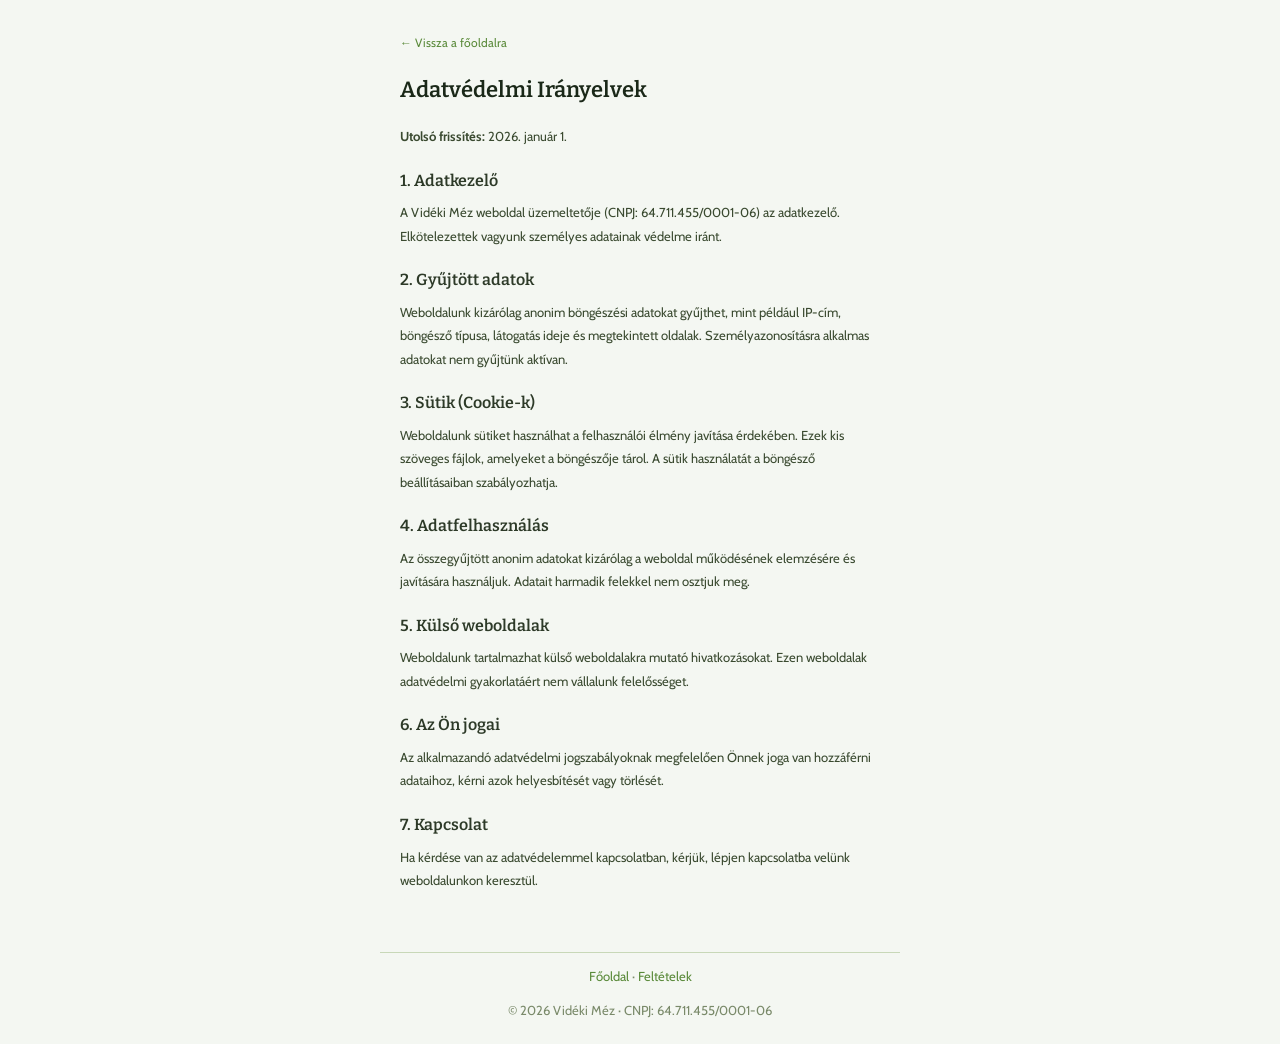
==== pre/privacy.html @ 265e51a3 "Add files via upload" ====
<!DOCTYPE html>
<html lang="hu">
<head>
<meta charset="UTF-8">
<meta name="viewport" content="width=device-width, initial-scale=1.0">
<title>Adatvédelmi Irányelvek — Vidéki Méz</title>
<link rel="preconnect" href="https://fonts.googleapis.com">
<link rel="preconnect" href="https://fonts.gstatic.com" crossorigin>
<link href="https://fonts.googleapis.com/css2?family=Bitter:wght@400;600&family=Cabin:wght@300;400&display=swap" rel="stylesheet">
<style>
*{margin:0;padding:0;box-sizing:border-box}
body{font-family:'Cabin',sans-serif;background:#f4f7f2;color:#3a4a30;line-height:1.8;font-size:14px;-webkit-font-smoothing:antialiased}
.w{max-width:520px;margin:0 auto;padding:30px 20px 50px}
h1{font-family:'Bitter',serif;font-size:22px;color:#1a2818;margin-bottom:16px;font-weight:600}
h2{font-family:'Bitter',serif;font-size:16px;color:#2d3a28;margin:18px 0 6px;font-weight:600}
p{margin-bottom:10px;font-weight:300;font-size:13px}
a{color:#5a8a3a;text-decoration:none}a:hover{text-decoration:underline}
.back{display:inline-block;margin-bottom:16px;font-size:12px;color:#5a8a3a}
footer{max-width:520px;margin:0 auto;padding:12px 20px;text-align:center;font-size:7.5px;color:#7a8a6a;border-top:1px solid #c8d8b8}
</style>
</head>
<body>
<div class="w">
<a href="index.html" class="back">← Vissza a főoldalra</a>
<h1>Adatvédelmi Irányelvek</h1>
<p><strong>Utolsó frissítés:</strong> 2026. január 1.</p>

<h2>1. Adatkezelő</h2>
<p>A Vidéki Méz weboldal üzemeltetője (CNPJ: 64.711.455/0001-06) az adatkezelő. Elkötelezettek vagyunk személyes adatainak védelme iránt.</p>

<h2>2. Gyűjtött adatok</h2>
<p>Weboldalunk kizárólag anonim böngészési adatokat gyűjthet, mint például IP-cím, böngésző típusa, látogatás ideje és megtekintett oldalak. Személyazonosításra alkalmas adatokat nem gyűjtünk aktívan.</p>

<h2>3. Sütik (Cookie-k)</h2>
<p>Weboldalunk sütiket használhat a felhasználói élmény javítása érdekében. Ezek kis szöveges fájlok, amelyeket a böngészője tárol. A sütik használatát a böngésző beállításaiban szabályozhatja.</p>

<h2>4. Adatfelhasználás</h2>
<p>Az összegyűjtött anonim adatokat kizárólag a weboldal működésének elemzésére és javítására használjuk. Adatait harmadik felekkel nem osztjuk meg.</p>

<h2>5. Külső weboldalak</h2>
<p>Weboldalunk tartalmazhat külső weboldalakra mutató hivatkozásokat. Ezen weboldalak adatvédelmi gyakorlatáért nem vállalunk felelősséget.</p>

<h2>6. Az Ön jogai</h2>
<p>Az alkalmazandó adatvédelmi jogszabályoknak megfelelően Önnek joga van hozzáférni adataihoz, kérni azok helyesbítését vagy törlését.</p>

<h2>7. Kapcsolat</h2>
<p>Ha kérdése van az adatvédelemmel kapcsolatban, kérjük, lépjen kapcsolatba velünk weboldalunkon keresztül.</p>
</div>
<footer>
<p><a href="index.html">Főoldal</a> · <a href="terms.html">Feltételek</a></p>
<p style="margin-top:2px">© 2026 Vidéki Méz · CNPJ: 64.711.455/0001-06</p>
</footer>
</body>
</html>
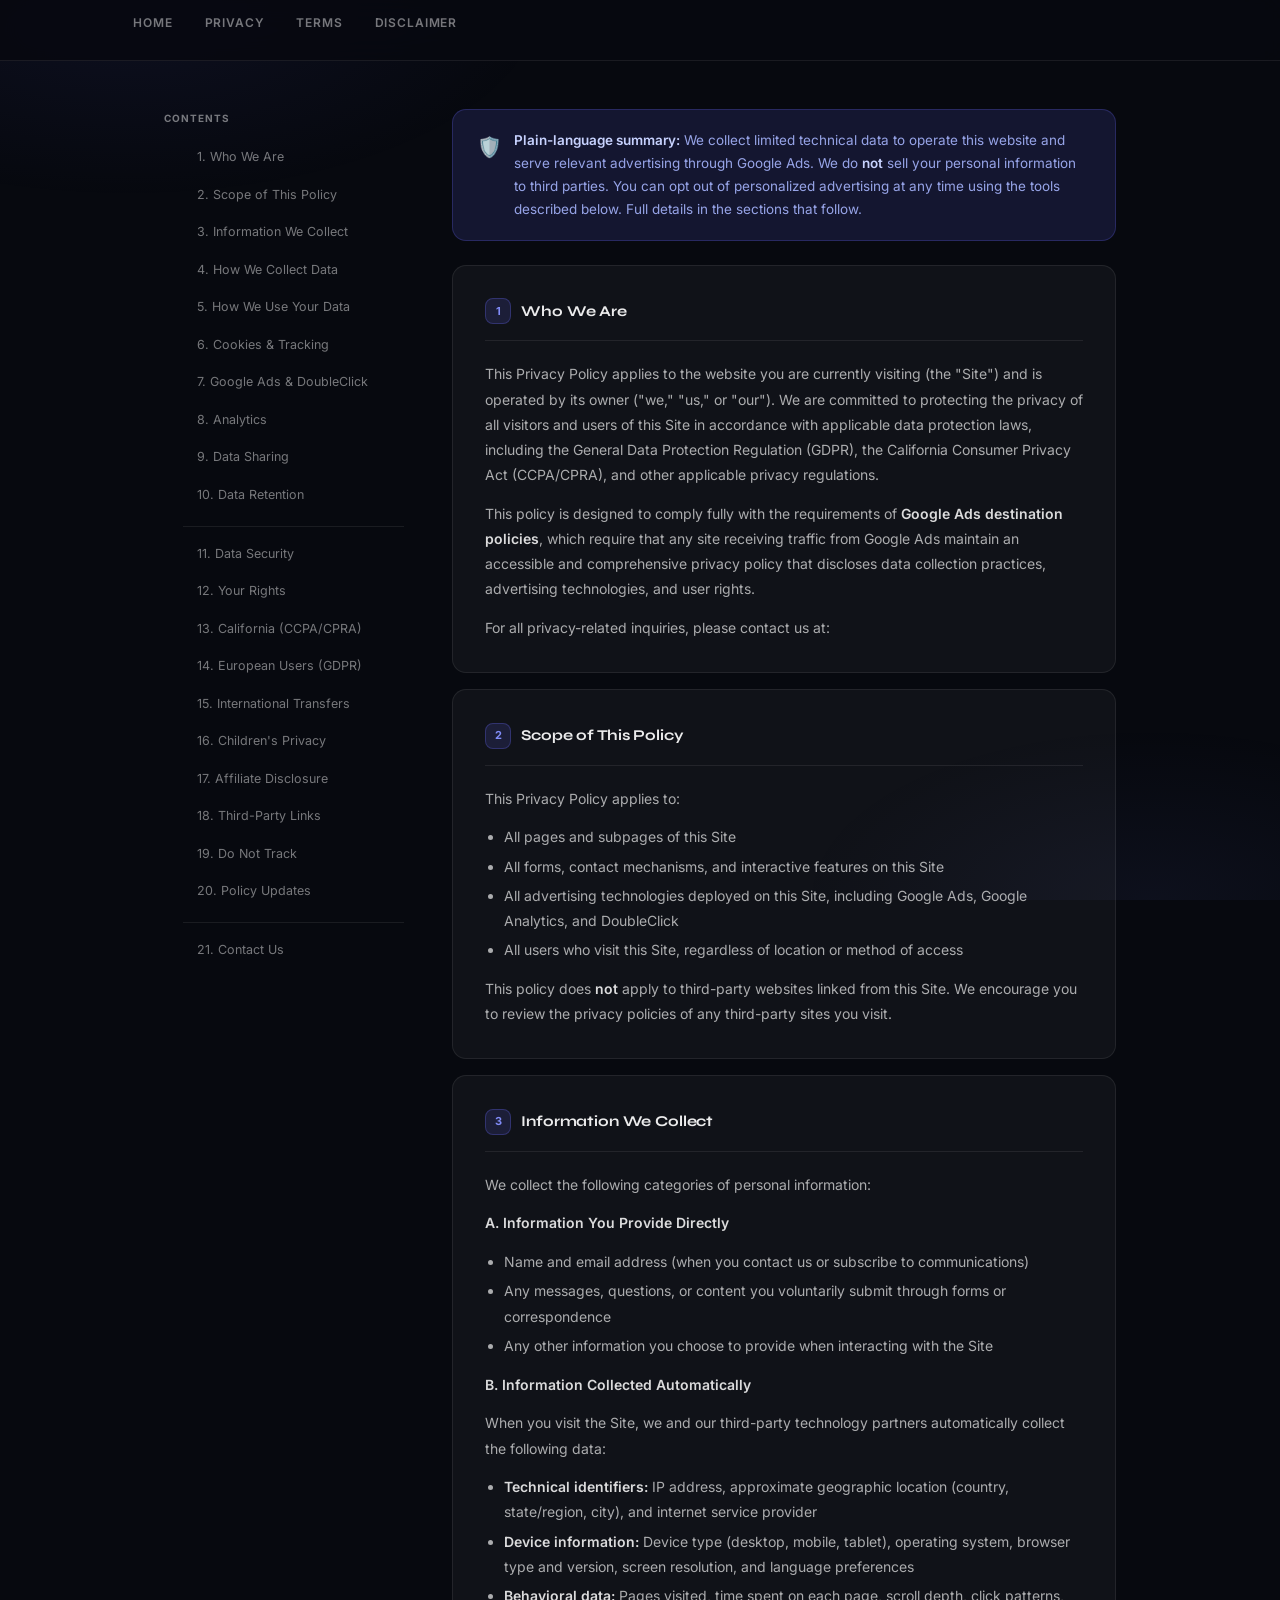
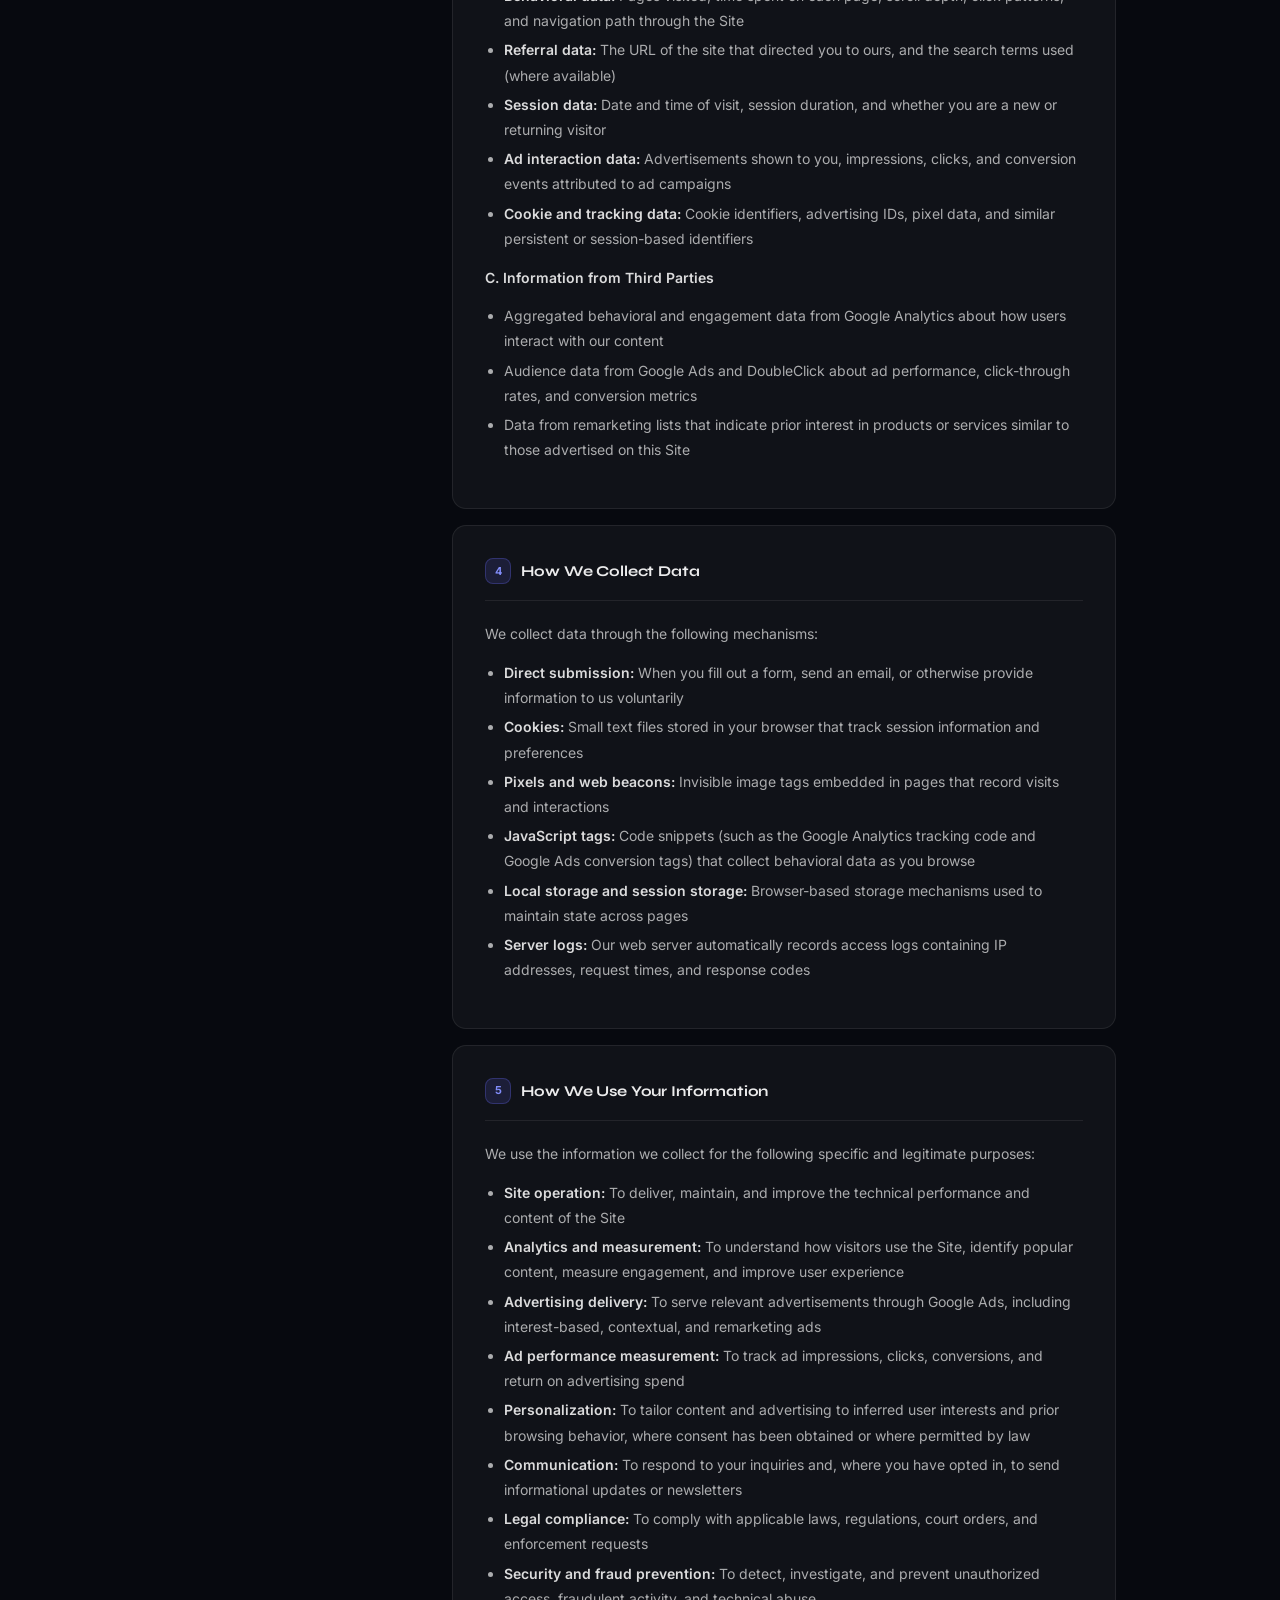
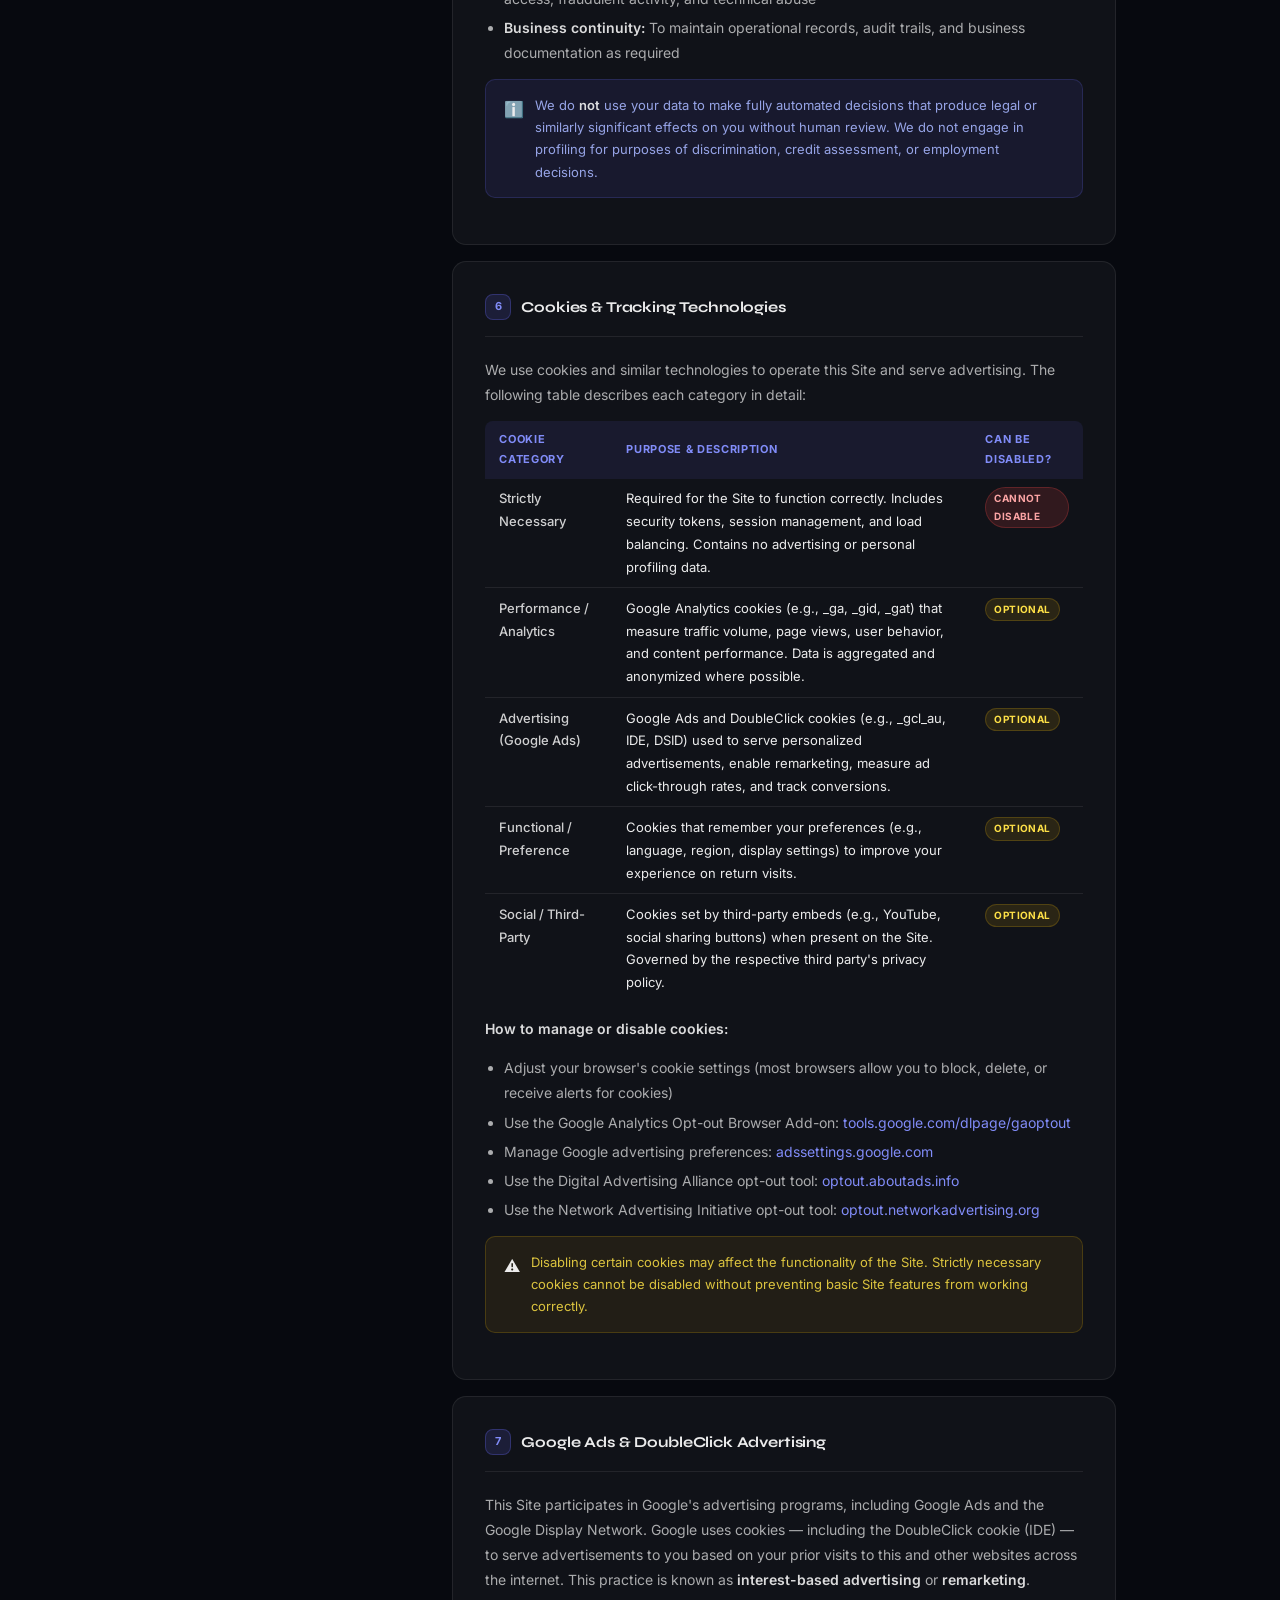
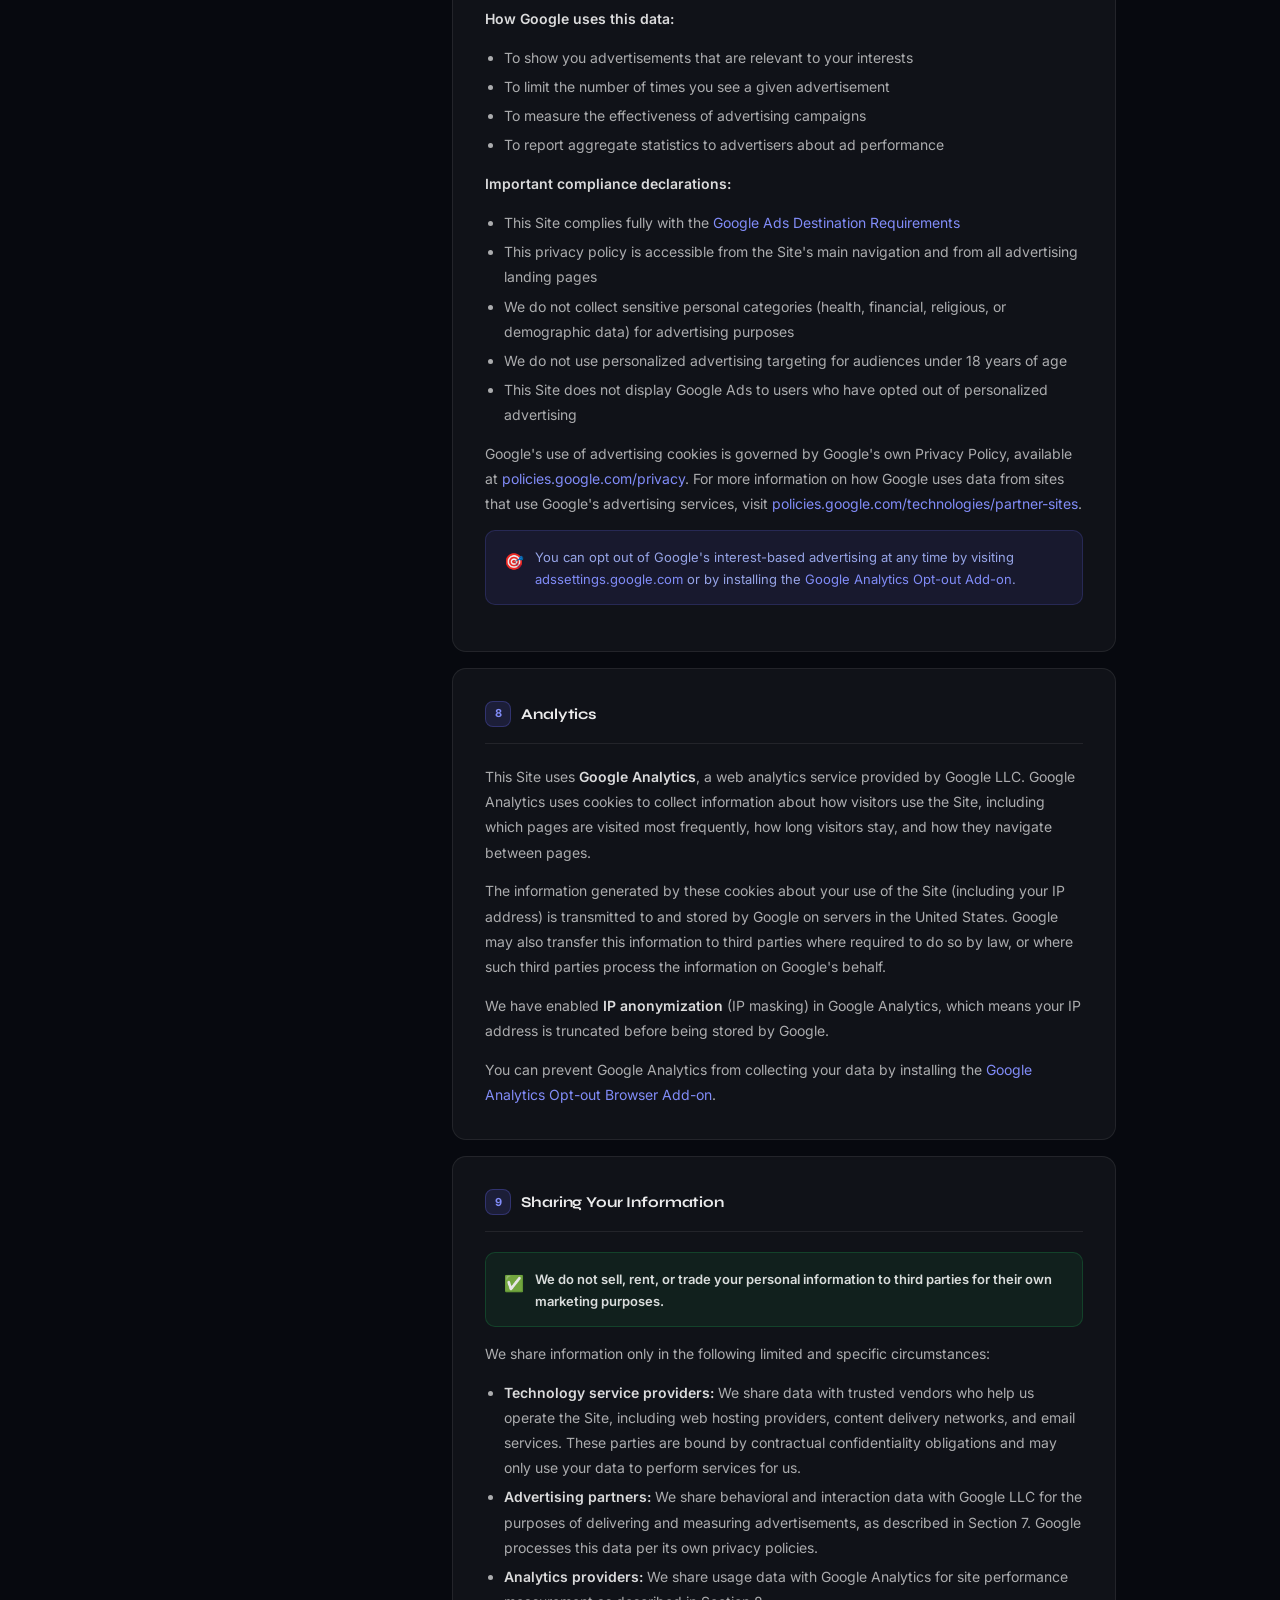
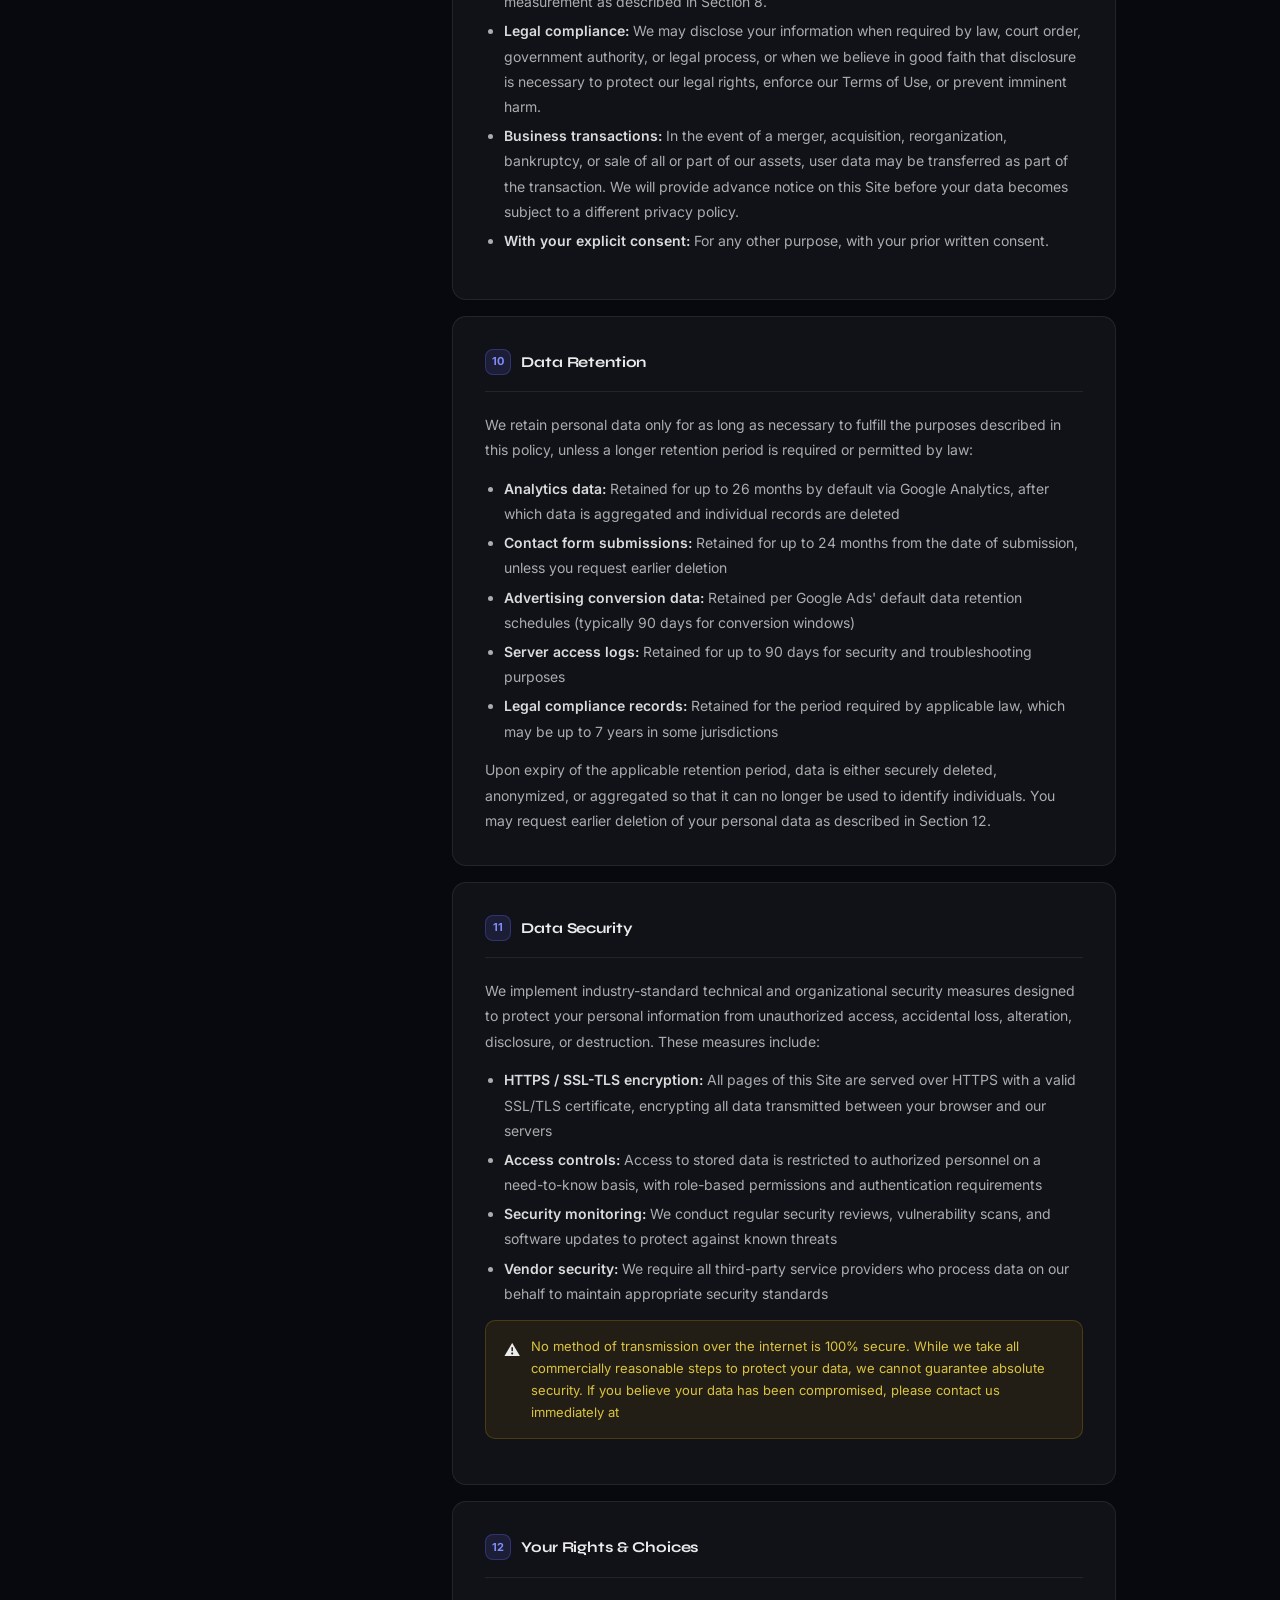
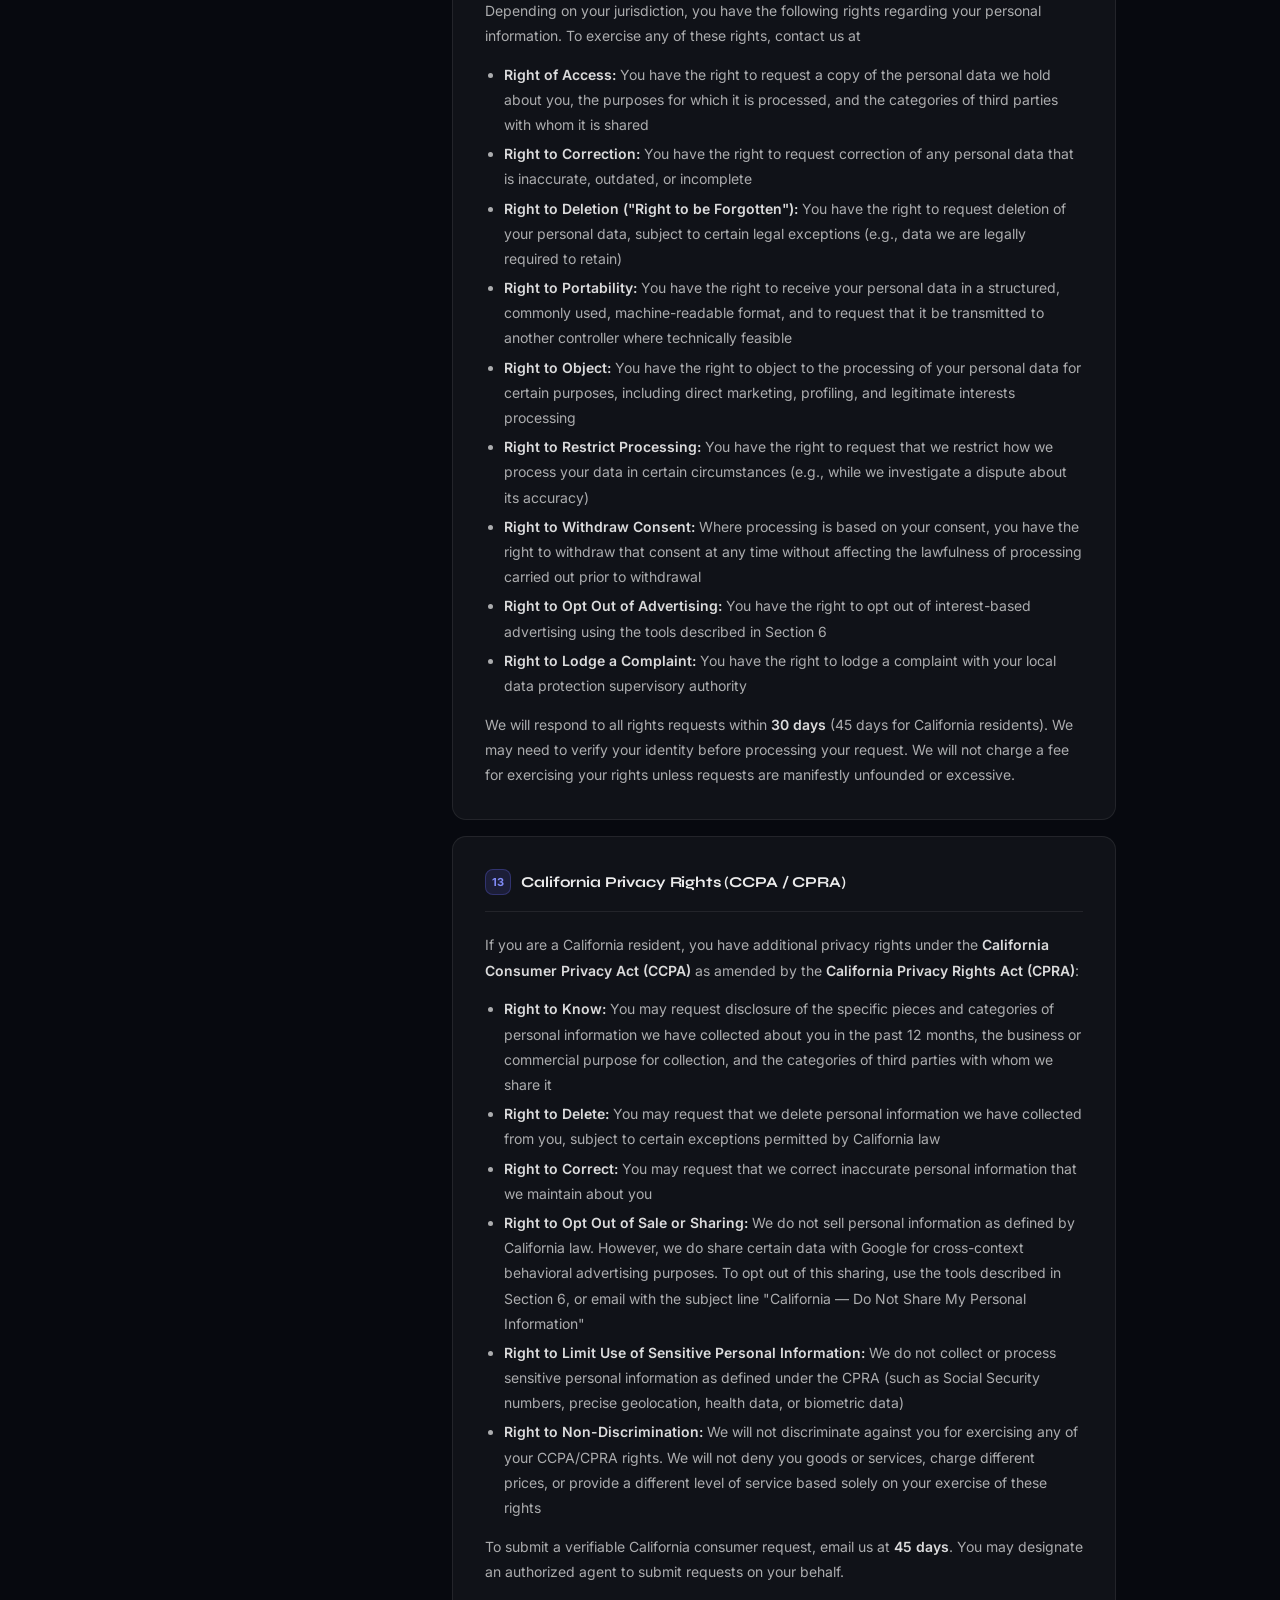
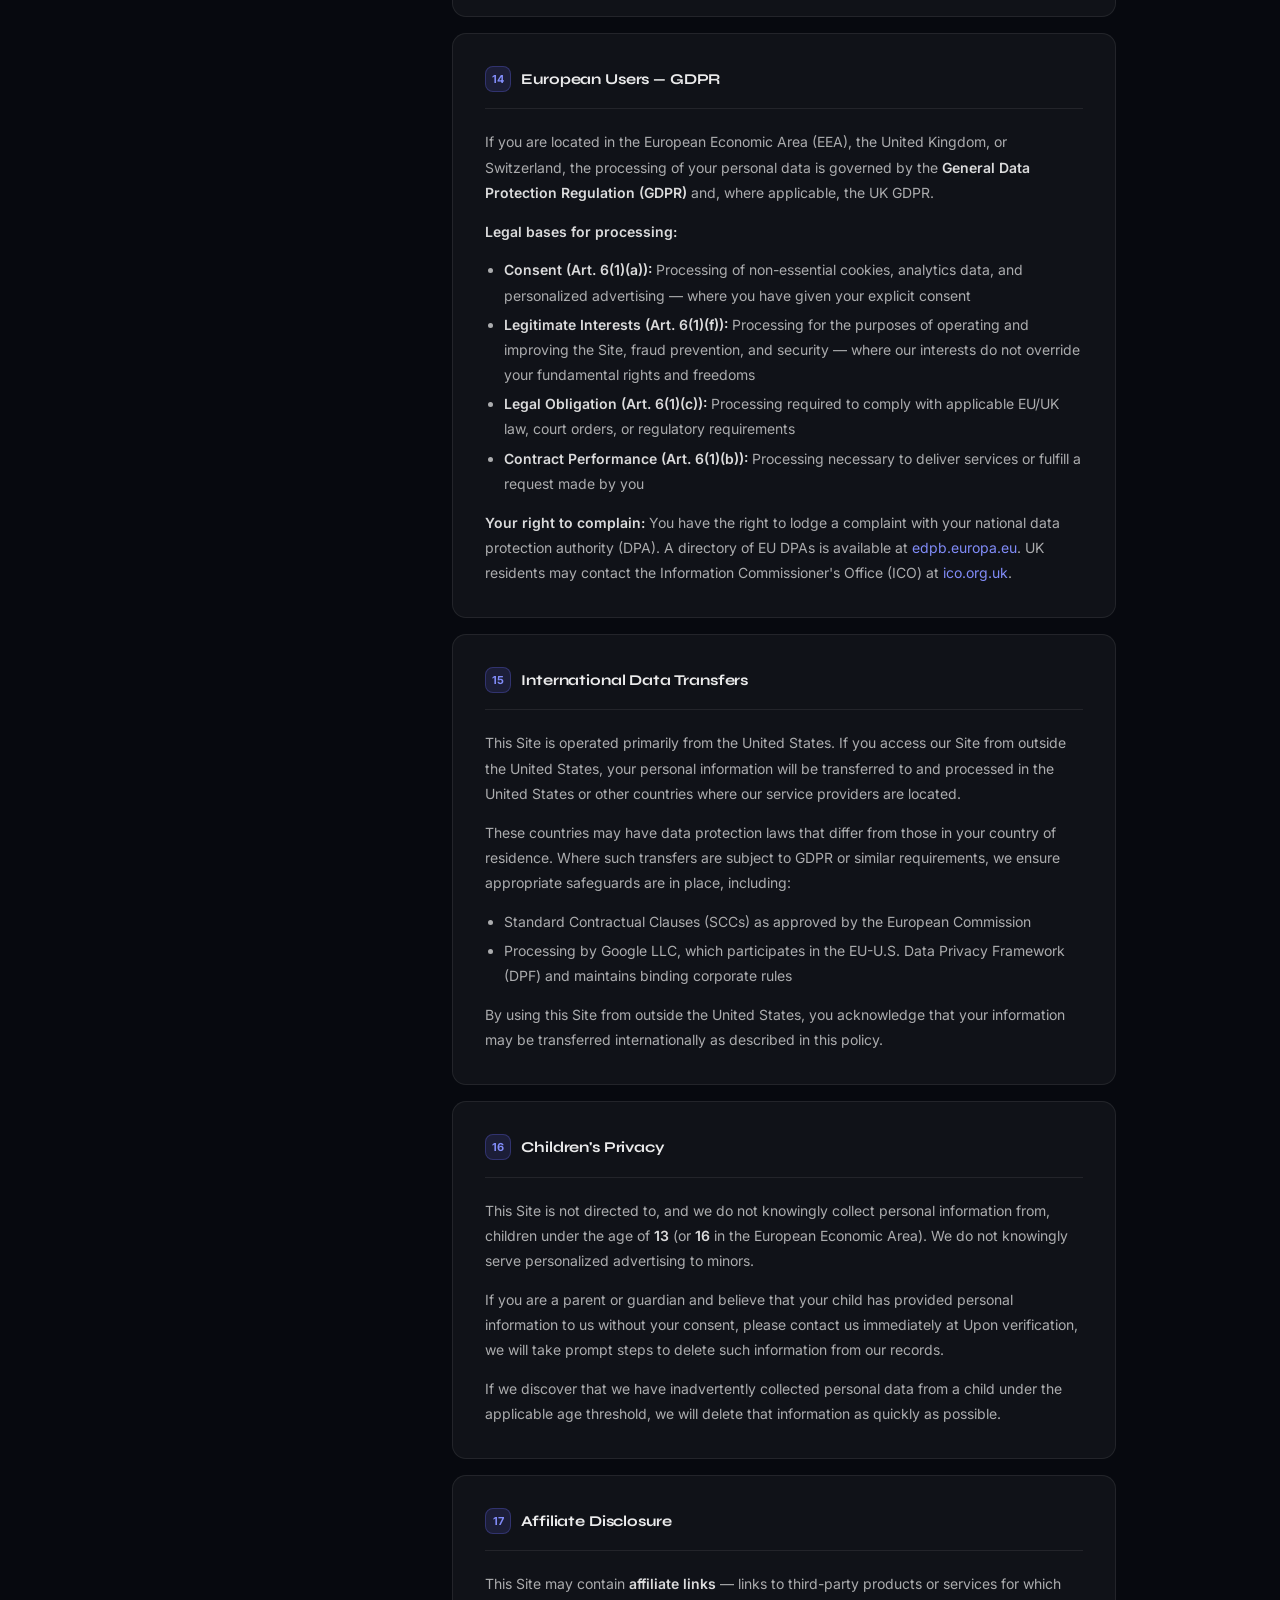
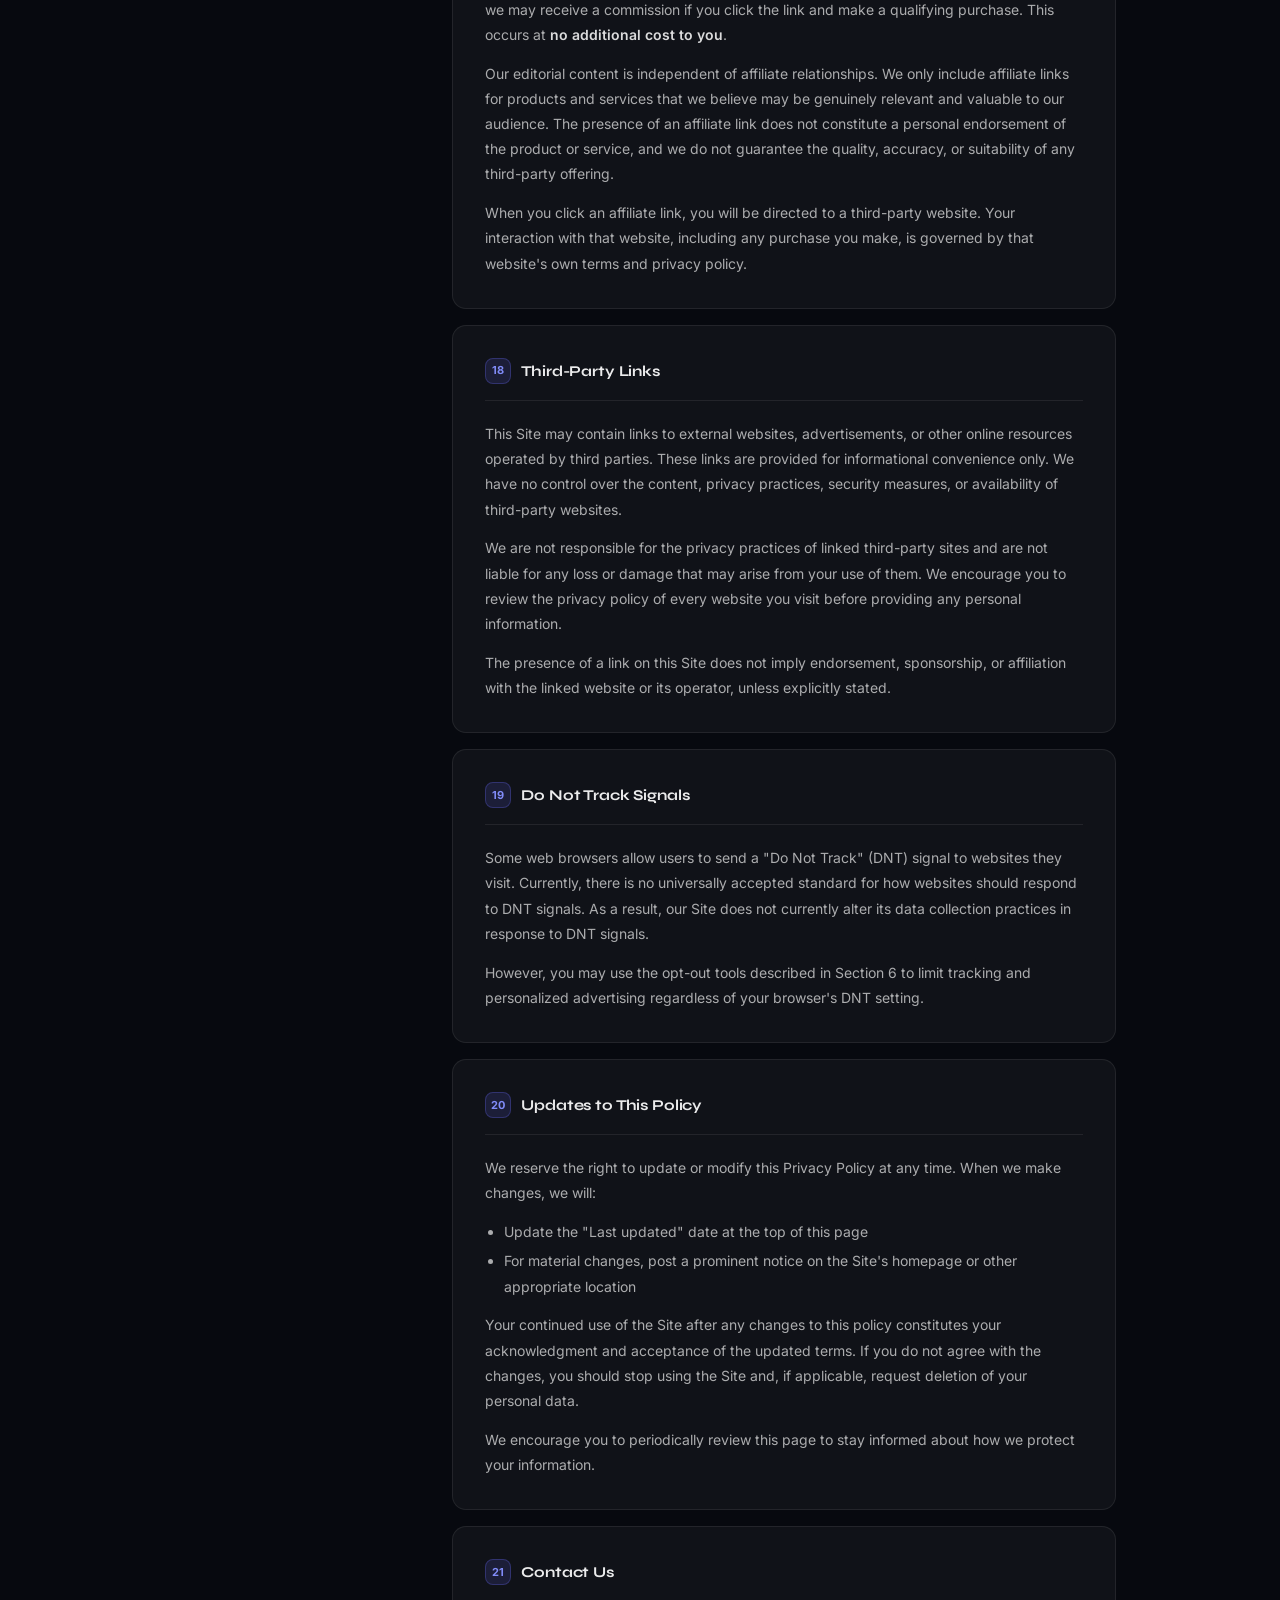
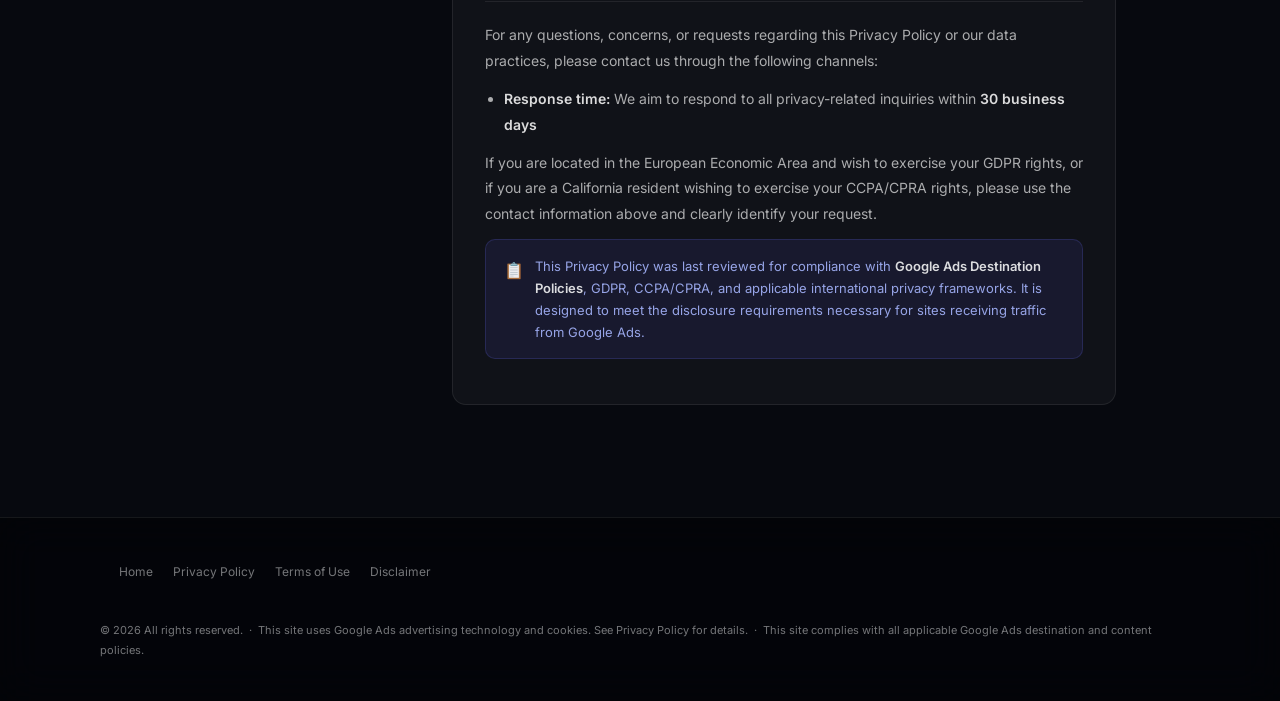
==== commit 102e7432: "Add files via upload" ====
--- a/pre/privacy.html
+++ b/pre/privacy.html
@@ -1,54 +1,1612 @@
-<!DOCTYPE html>
-<html lang="hu">
-<head>
-<meta charset="UTF-8">
-<meta name="viewport" content="width=device-width, initial-scale=1.0">
-<title>Adatvédelmi Irányelvek — Vidéki Méz</title>
-<link rel="preconnect" href="https://fonts.googleapis.com">
-<link rel="preconnect" href="https://fonts.gstatic.com" crossorigin>
-<link href="https://fonts.googleapis.com/css2?family=Bitter:wght@400;600&family=Cabin:wght@300;400&display=swap" rel="stylesheet">
-<style>
-*{margin:0;padding:0;box-sizing:border-box}
-body{font-family:'Cabin',sans-serif;background:#f4f7f2;color:#3a4a30;line-height:1.8;font-size:14px;-webkit-font-smoothing:antialiased}
-.w{max-width:520px;margin:0 auto;padding:30px 20px 50px}
-h1{font-family:'Bitter',serif;font-size:22px;color:#1a2818;margin-bottom:16px;font-weight:600}
-h2{font-family:'Bitter',serif;font-size:16px;color:#2d3a28;margin:18px 0 6px;font-weight:600}
-p{margin-bottom:10px;font-weight:300;font-size:13px}
-a{color:#5a8a3a;text-decoration:none}a:hover{text-decoration:underline}
-.back{display:inline-block;margin-bottom:16px;font-size:12px;color:#5a8a3a}
-footer{max-width:520px;margin:0 auto;padding:12px 20px;text-align:center;font-size:7.5px;color:#7a8a6a;border-top:1px solid #c8d8b8}
-</style>
-</head>
-<body>
-<div class="w">
-<a href="index.html" class="back">← Vissza a főoldalra</a>
-<h1>Adatvédelmi Irányelvek</h1>
-<p><strong>Utolsó frissítés:</strong> 2026. január 1.</p>
-
-<h2>1. Adatkezelő</h2>
-<p>A Vidéki Méz weboldal üzemeltetője (CNPJ: 64.711.455/0001-06) az adatkezelő. Elkötelezettek vagyunk személyes adatainak védelme iránt.</p>
-
-<h2>2. Gyűjtött adatok</h2>
-<p>Weboldalunk kizárólag anonim böngészési adatokat gyűjthet, mint például IP-cím, böngésző típusa, látogatás ideje és megtekintett oldalak. Személyazonosításra alkalmas adatokat nem gyűjtünk aktívan.</p>
-
-<h2>3. Sütik (Cookie-k)</h2>
-<p>Weboldalunk sütiket használhat a felhasználói élmény javítása érdekében. Ezek kis szöveges fájlok, amelyeket a böngészője tárol. A sütik használatát a böngésző beállításaiban szabályozhatja.</p>
-
-<h2>4. Adatfelhasználás</h2>
-<p>Az összegyűjtött anonim adatokat kizárólag a weboldal működésének elemzésére és javítására használjuk. Adatait harmadik felekkel nem osztjuk meg.</p>
-
-<h2>5. Külső weboldalak</h2>
-<p>Weboldalunk tartalmazhat külső weboldalakra mutató hivatkozásokat. Ezen weboldalak adatvédelmi gyakorlatáért nem vállalunk felelősséget.</p>
-
-<h2>6. Az Ön jogai</h2>
-<p>Az alkalmazandó adatvédelmi jogszabályoknak megfelelően Önnek joga van hozzáférni adataihoz, kérni azok helyesbítését vagy törlését.</p>
-
-<h2>7. Kapcsolat</h2>
-<p>Ha kérdése van az adatvédelemmel kapcsolatban, kérjük, lépjen kapcsolatba velünk weboldalunkon keresztül.</p>
-</div>
-<footer>
-<p><a href="index.html">Főoldal</a> · <a href="terms.html">Feltételek</a></p>
-<p style="margin-top:2px">© 2026 Vidéki Méz · CNPJ: 64.711.455/0001-06</p>
-</footer>
-</body>
-</html>
+<!doctype html>
+<html lang="en">
+  <head>
+    <meta charset="UTF-8" />
+    <meta name="viewport" content="width=device-width,initial-scale=1.0" />
+    <meta name="robots" content="index, follow" />
+    <meta
+      name="description"
+      content="Privacy Policy — Learn how we collect, use, and protect your personal information in compliance with GDPR, CCPA, and Google Ads policies."
+    />
+    <title>Privacy Policy</title>
+    <link rel="preconnect" href="https://fonts.googleapis.com" />
+    <link rel="preconnect" href="https://fonts.gstatic.com" crossorigin />
+    <link
+      href="https://fonts.googleapis.com/css2?family=Syne:wght@400;600;700;800&family=Inter:wght@300;400;500;600&display=swap"
+      rel="stylesheet"
+    />
+    <style>
+      *,
+      ::before,
+      ::after {
+        box-sizing: border-box;
+        margin: 0;
+        padding: 0;
+      }
+      :root {
+        --bg: #07090f;
+        --surface: rgba(255, 255, 255, 0.04);
+        --surface2: rgba(255, 255, 255, 0.07);
+        --border: rgba(255, 255, 255, 0.08);
+        --border2: rgba(255, 255, 255, 0.14);
+        --accent: #6366f1;
+        --accent2: #818cf8;
+        --accent-glow: rgba(99, 102, 241, 0.15);
+        --text: rgba(255, 255, 255, 0.92);
+        --muted: rgba(255, 255, 255, 0.45);
+        --dim: rgba(255, 255, 255, 0.15);
+        --blur: blur(20px) saturate(160%);
+        --r: 14px;
+      }
+      html {
+        scroll-behavior: smooth;
+      }
+      body {
+        font-family: "Inter", sans-serif;
+        background: var(--bg);
+        color: var(--text);
+        font-size: 15px;
+        line-height: 1.75;
+        -webkit-font-smoothing: antialiased;
+        min-height: 100vh;
+      }
+      body::before {
+        content: "";
+        position: fixed;
+        inset: 0;
+        background:
+          radial-gradient(
+            ellipse 60% 40% at 10% 0%,
+            rgba(99, 102, 241, 0.08) 0%,
+            transparent 55%
+          ),
+          radial-gradient(
+            ellipse 50% 35% at 90% 100%,
+            rgba(129, 140, 248, 0.06) 0%,
+            transparent 55%
+          );
+        pointer-events: none;
+        z-index: 0;
+      }
+      #root {
+        position: relative;
+        z-index: 1;
+      }
+      a {
+        color: var(--accent2);
+        text-decoration: none;
+        transition: opacity 0.2s;
+      }
+      a:hover {
+        opacity: 0.75;
+        text-decoration: underline;
+      }
+      ::-webkit-scrollbar {
+        width: 5px;
+      }
+      ::-webkit-scrollbar-track {
+        background: transparent;
+      }
+      ::-webkit-scrollbar-thumb {
+        background: rgba(255, 255, 255, 0.1);
+        border-radius: 99px;
+      }
+
+      /* ── NAV ── */
+      header {
+        position: sticky;
+        top: 0;
+        z-index: 50;
+        background: rgba(7, 9, 15, 0.88);
+        backdrop-filter: var(--blur);
+        -webkit-backdrop-filter: var(--blur);
+        border-bottom: 1px solid var(--border);
+        padding: 0 5%;
+      }
+      .nav-inner {
+        max-width: 1080px;
+        margin: 0 auto;
+        height: 60px;
+        display: flex;
+        align-items: center;
+        justify-content: space-between;
+      }
+      .logo {
+        font-family: "Syne", sans-serif;
+        font-weight: 800;
+        font-size: 18px;
+        color: var(--text);
+        letter-spacing: -0.02em;
+      }
+      .logo em {
+        font-style: normal;
+        color: var(--accent2);
+      }
+      .nav-links {
+        display: flex;
+        gap: 4px;
+        list-style: none;
+      }
+      .nav-links a {
+        font-size: 12px;
+        font-weight: 600;
+        color: var(--muted);
+        text-transform: uppercase;
+        letter-spacing: 0.07em;
+        padding: 6px 14px;
+        border-radius: 8px;
+        transition: all 0.2s;
+        text-decoration: none;
+      }
+      .nav-links a:hover {
+        color: var(--accent2);
+        background: var(--accent-glow);
+      }
+
+      /* ── PAGE HEADER ── */
+      .page-header {
+        padding: 4rem 5% 3rem;
+        border-bottom: 1px solid var(--border);
+        background: linear-gradient(
+          180deg,
+          rgba(99, 102, 241, 0.05) 0%,
+          transparent 100%
+        );
+      }
+      .page-header-inner {
+        max-width: 1080px;
+        margin: 0 auto;
+      }
+      .eyebrow {
+        display: inline-flex;
+        align-items: center;
+        gap: 7px;
+        font-size: 11px;
+        font-weight: 700;
+        letter-spacing: 0.1em;
+        text-transform: uppercase;
+        color: var(--accent2);
+        background: var(--accent-glow);
+        border: 1px solid rgba(99, 102, 241, 0.25);
+        padding: 4px 14px;
+        border-radius: 99px;
+        margin-bottom: 1.2rem;
+      }
+      .eyebrow::before {
+        content: "";
+        width: 5px;
+        height: 5px;
+        border-radius: 50%;
+        background: var(--accent2);
+      }
+      .page-header h1 {
+        font-family: "Syne", sans-serif;
+        font-size: clamp(2rem, 5vw, 3rem);
+        font-weight: 800;
+        line-height: 1.1;
+        letter-spacing: -0.02em;
+        margin-bottom: 0.75rem;
+      }
+      .page-header .meta {
+        font-size: 13px;
+        color: var(--muted);
+      }
+      .page-header .meta strong {
+        color: var(--dim);
+      }
+
+      /* ── LAYOUT ── */
+      .layout {
+        max-width: 1080px;
+        margin: 0 auto;
+        padding: 3rem 5% 6rem;
+        display: grid;
+        grid-template-columns: 240px 1fr;
+        gap: 3rem;
+        align-items: start;
+      }
+
+      /* ── SIDEBAR TOC ── */
+      .toc {
+        position: sticky;
+        top: 76px;
+      }
+      .toc-label {
+        font-size: 10px;
+        font-weight: 700;
+        text-transform: uppercase;
+        letter-spacing: 0.1em;
+        color: var(--muted);
+        margin-bottom: 0.9rem;
+      }
+      .toc-list {
+        list-style: none;
+        display: flex;
+        flex-direction: column;
+        gap: 1px;
+      }
+      .toc-list a {
+        font-size: 12.5px;
+        color: var(--muted);
+        padding: 5px 12px;
+        border-radius: 8px;
+        display: block;
+        border-left: 2px solid transparent;
+        transition: all 0.15s;
+        text-decoration: none;
+      }
+      .toc-list a:hover {
+        color: var(--accent2);
+        background: var(--accent-glow);
+        border-left-color: var(--accent2);
+      }
+      .toc-divider {
+        height: 1px;
+        background: var(--border);
+        margin: 0.6rem 0;
+      }
+
+      /* ── CONTENT ── */
+      .sections {
+        display: flex;
+        flex-direction: column;
+        gap: 0;
+      }
+
+      /* Summary banner */
+      .summary-banner {
+        background: var(--accent-glow);
+        border: 1px solid rgba(99, 102, 241, 0.25);
+        border-radius: var(--r);
+        padding: 1.2rem 1.5rem;
+        margin-bottom: 1.5rem;
+        display: flex;
+        gap: 0.75rem;
+        align-items: flex-start;
+      }
+      .summary-banner .icon {
+        font-size: 20px;
+        flex-shrink: 0;
+        margin-top: 1px;
+      }
+      .summary-banner p {
+        font-size: 13.5px;
+        color: rgba(165, 180, 252, 0.9);
+        line-height: 1.7;
+        margin: 0;
+      }
+      .summary-banner strong {
+        color: #c7d2fe;
+      }
+
+      /* Section cards */
+      .sec {
+        background: var(--surface);
+        border: 1px solid var(--border);
+        border-radius: var(--r);
+        padding: 2rem;
+        margin-bottom: 1rem;
+        scroll-margin-top: 76px;
+        transition: border-color 0.2s;
+      }
+      .sec:hover {
+        border-color: var(--border2);
+      }
+      .sec-header {
+        display: flex;
+        align-items: center;
+        gap: 0.65rem;
+        margin-bottom: 1.25rem;
+        padding-bottom: 1rem;
+        border-bottom: 1px solid var(--border);
+      }
+      .sec-num {
+        display: inline-flex;
+        width: 26px;
+        height: 26px;
+        background: var(--accent-glow);
+        color: var(--accent2);
+        border: 1px solid rgba(99, 102, 241, 0.3);
+        border-radius: 8px;
+        font-size: 11px;
+        font-weight: 700;
+        align-items: center;
+        justify-content: center;
+        flex-shrink: 0;
+      }
+      .sec h2 {
+        font-family: "Syne", sans-serif;
+        font-size: 15px;
+        font-weight: 700;
+        color: var(--text);
+        letter-spacing: -0.01em;
+      }
+      p {
+        font-size: 14px;
+        line-height: 1.8;
+        color: rgba(255, 255, 255, 0.65);
+        margin-bottom: 0.85rem;
+      }
+      p:last-child {
+        margin-bottom: 0;
+      }
+      ul,
+      ol {
+        padding-left: 1.2rem;
+        margin-bottom: 0.85rem;
+      }
+      li {
+        font-size: 14px;
+        line-height: 1.8;
+        color: rgba(255, 255, 255, 0.65);
+        margin-bottom: 0.25rem;
+      }
+      li strong,
+      p strong {
+        color: rgba(255, 255, 255, 0.85);
+        font-weight: 600;
+      }
+
+      /* Callouts */
+      .callout {
+        border-radius: 10px;
+        padding: 0.9rem 1.1rem;
+        margin: 0.85rem 0;
+        display: flex;
+        gap: 0.7rem;
+        align-items: flex-start;
+      }
+      .callout .ci {
+        font-size: 16px;
+        flex-shrink: 0;
+        margin-top: 1px;
+      }
+      .callout p {
+        margin: 0;
+        font-size: 13px;
+        line-height: 1.7;
+      }
+      .callout-info {
+        background: rgba(99, 102, 241, 0.1);
+        border: 1px solid rgba(99, 102, 241, 0.2);
+      }
+      .callout-info p {
+        color: rgba(165, 180, 252, 0.9);
+      }
+      .callout-warn {
+        background: rgba(234, 179, 8, 0.08);
+        border: 1px solid rgba(234, 179, 8, 0.2);
+      }
+      .callout-warn p {
+        color: rgba(253, 224, 71, 0.85);
+      }
+      .callout-red {
+        background: rgba(239, 68, 68, 0.08);
+        border: 1px solid rgba(239, 68, 68, 0.2);
+      }
+      .callout-red p {
+        color: rgba(252, 165, 165, 0.9);
+      }
+      .callout-green {
+        background: rgba(34, 197, 94, 0.08);
+        border: 1px solid rgba(34, 197, 94, 0.2);
+      }
+      .callout-green p {
+        color: rgba(134, 239, 172, 0.9);
+      }
+
+      /* Table */
+      table {
+        width: 100%;
+        border-collapse: collapse;
+        margin: 0.85rem 0;
+        font-size: 13px;
+      }
+      thead th {
+        background: rgba(99, 102, 241, 0.1);
+        color: var(--accent2);
+        font-weight: 700;
+        padding: 0.6rem 0.9rem;
+        text-align: left;
+        font-size: 11px;
+        text-transform: uppercase;
+        letter-spacing: 0.06em;
+      }
+      thead th:first-child {
+        border-radius: 8px 0 0 0;
+      }
+      thead th:last-child {
+        border-radius: 0 8px 0 0;
+      }
+      td {
+        padding: 0.55rem 0.9rem;
+        border-bottom: 1px solid var(--border);
+        vertical-align: top;
+      }
+      td:first-child {
+        color: rgba(255, 255, 255, 0.8);
+        font-weight: 500;
+      }
+      tr:last-child td {
+        border-bottom: none;
+      }
+      .tag {
+        display: inline-block;
+        font-size: 10px;
+        font-weight: 700;
+        text-transform: uppercase;
+        letter-spacing: 0.04em;
+        padding: 2px 8px;
+        border-radius: 99px;
+      }
+      .tag-req {
+        background: rgba(239, 68, 68, 0.15);
+        color: #fca5a5;
+        border: 1px solid rgba(239, 68, 68, 0.25);
+      }
+      .tag-opt {
+        background: rgba(234, 179, 8, 0.12);
+        color: #fde047;
+        border: 1px solid rgba(234, 179, 8, 0.2);
+      }
+      .tag-no {
+        background: rgba(34, 197, 94, 0.1);
+        color: #86efac;
+        border: 1px solid rgba(34, 197, 94, 0.2);
+      }
+
+      /* Footer */
+      footer {
+        background: rgba(0, 0, 0, 0.5);
+        backdrop-filter: var(--blur);
+        border-top: 1px solid var(--border);
+        padding: 2.5rem 5%;
+      }
+      .footer-inner {
+        max-width: 1080px;
+        margin: 0 auto;
+        display: flex;
+        justify-content: space-between;
+        align-items: center;
+        flex-wrap: wrap;
+        gap: 1rem;
+      }
+      .footer-logo {
+        font-family: "Syne", sans-serif;
+        font-weight: 800;
+        font-size: 16px;
+      }
+      .footer-logo em {
+        font-style: normal;
+        color: var(--accent2);
+      }
+      .footer-links {
+        display: flex;
+        gap: 1.25rem;
+        list-style: none;
+      }
+      .footer-links a {
+        font-size: 12px;
+        color: var(--muted);
+      }
+      .footer-links a:hover {
+        color: var(--accent2);
+      }
+      .footer-copy {
+        font-size: 11px;
+        color: var(--muted);
+        width: 100%;
+        margin-top: 0.5rem;
+      }
+
+      @media (max-width: 780px) {
+        .layout {
+          grid-template-columns: 1fr;
+        }
+        .toc {
+          display: none;
+        }
+      }
+    </style>
+  </head>
+  <body>
+    <div id="root">
+      <header>
+        <div class="nav-inner">
+          <ul class="nav-links">
+            <li><a href="index.html">Home</a></li>
+            <li><a href="privacy.html">Privacy</a></li>
+            <li><a href="terms.html">Terms</a></li>
+            <li><a href="disclaimer.html">Disclaimer</a></li>
+          </ul>
+        </div>
+      </header>
+
+      <div class="layout">
+        <!-- TOC SIDEBAR -->
+        <aside class="toc">
+          <p class="toc-label">Contents</p>
+          <ul class="toc-list">
+            <li><a href="#s1">1. Who We Are</a></li>
+            <li><a href="#s2">2. Scope of This Policy</a></li>
+            <li><a href="#s3">3. Information We Collect</a></li>
+            <li><a href="#s4">4. How We Collect Data</a></li>
+            <li><a href="#s5">5. How We Use Your Data</a></li>
+            <li><a href="#s6">6. Cookies &amp; Tracking</a></li>
+            <li><a href="#s7">7. Google Ads &amp; DoubleClick</a></li>
+            <li><a href="#s8">8. Analytics</a></li>
+            <li><a href="#s9">9. Data Sharing</a></li>
+            <li><a href="#s10">10. Data Retention</a></li>
+            <div class="toc-divider"></div>
+            <li><a href="#s11">11. Data Security</a></li>
+            <li><a href="#s12">12. Your Rights</a></li>
+            <li><a href="#s13">13. California (CCPA/CPRA)</a></li>
+            <li><a href="#s14">14. European Users (GDPR)</a></li>
+            <li><a href="#s15">15. International Transfers</a></li>
+            <li><a href="#s16">16. Children's Privacy</a></li>
+            <li><a href="#s17">17. Affiliate Disclosure</a></li>
+            <li><a href="#s18">18. Third-Party Links</a></li>
+            <li><a href="#s19">19. Do Not Track</a></li>
+            <li><a href="#s20">20. Policy Updates</a></li>
+            <div class="toc-divider"></div>
+            <li><a href="#s21">21. Contact Us</a></li>
+          </ul>
+        </aside>
+
+        <!-- MAIN CONTENT -->
+        <main class="sections">
+          <div class="summary-banner">
+            <div class="icon">🛡️</div>
+            <p>
+              <strong>Plain-language summary:</strong> We collect limited
+              technical data to operate this website and serve relevant
+              advertising through Google Ads. We do <strong>not</strong> sell
+              your personal information to third parties. You can opt out of
+              personalized advertising at any time using the tools described
+              below. Full details in the sections that follow.
+            </p>
+          </div>
+
+          <div class="sec" id="s1">
+            <div class="sec-header">
+              <span class="sec-num">1</span>
+              <h2>Who We Are</h2>
+            </div>
+            <p>
+              This Privacy Policy applies to the website you are currently
+              visiting (the "Site") and is operated by its owner ("we," "us," or
+              "our"). We are committed to protecting the privacy of all visitors
+              and users of this Site in accordance with applicable data
+              protection laws, including the General Data Protection Regulation
+              (GDPR), the California Consumer Privacy Act (CCPA/CPRA), and other
+              applicable privacy regulations.
+            </p>
+            <p>
+              This policy is designed to comply fully with the requirements of
+              <strong>Google Ads destination policies</strong>, which require
+              that any site receiving traffic from Google Ads maintain an
+              accessible and comprehensive privacy policy that discloses data
+              collection practices, advertising technologies, and user rights.
+            </p>
+            <p>For all privacy-related inquiries, please contact us at:</p>
+          </div>
+
+          <div class="sec" id="s2">
+            <div class="sec-header">
+              <span class="sec-num">2</span>
+              <h2>Scope of This Policy</h2>
+            </div>
+            <p>This Privacy Policy applies to:</p>
+            <ul>
+              <li>All pages and subpages of this Site</li>
+              <li>
+                All forms, contact mechanisms, and interactive features on this
+                Site
+              </li>
+              <li>
+                All advertising technologies deployed on this Site, including
+                Google Ads, Google Analytics, and DoubleClick
+              </li>
+              <li>
+                All users who visit this Site, regardless of location or method
+                of access
+              </li>
+            </ul>
+            <p>
+              This policy does <strong>not</strong> apply to third-party
+              websites linked from this Site. We encourage you to review the
+              privacy policies of any third-party sites you visit.
+            </p>
+          </div>
+
+          <div class="sec" id="s3">
+            <div class="sec-header">
+              <span class="sec-num">3</span>
+              <h2>Information We Collect</h2>
+            </div>
+            <p>We collect the following categories of personal information:</p>
+
+            <p><strong>A. Information You Provide Directly</strong></p>
+            <ul>
+              <li>
+                Name and email address (when you contact us or subscribe to
+                communications)
+              </li>
+              <li>
+                Any messages, questions, or content you voluntarily submit
+                through forms or correspondence
+              </li>
+              <li>
+                Any other information you choose to provide when interacting
+                with the Site
+              </li>
+            </ul>
+
+            <p><strong>B. Information Collected Automatically</strong></p>
+            <p>
+              When you visit the Site, we and our third-party technology
+              partners automatically collect the following data:
+            </p>
+            <ul>
+              <li>
+                <strong>Technical identifiers:</strong> IP address, approximate
+                geographic location (country, state/region, city), and internet
+                service provider
+              </li>
+              <li>
+                <strong>Device information:</strong> Device type (desktop,
+                mobile, tablet), operating system, browser type and version,
+                screen resolution, and language preferences
+              </li>
+              <li>
+                <strong>Behavioral data:</strong> Pages visited, time spent on
+                each page, scroll depth, click patterns, and navigation path
+                through the Site
+              </li>
+              <li>
+                <strong>Referral data:</strong> The URL of the site that
+                directed you to ours, and the search terms used (where
+                available)
+              </li>
+              <li>
+                <strong>Session data:</strong> Date and time of visit, session
+                duration, and whether you are a new or returning visitor
+              </li>
+              <li>
+                <strong>Ad interaction data:</strong> Advertisements shown to
+                you, impressions, clicks, and conversion events attributed to ad
+                campaigns
+              </li>
+              <li>
+                <strong>Cookie and tracking data:</strong> Cookie identifiers,
+                advertising IDs, pixel data, and similar persistent or
+                session-based identifiers
+              </li>
+            </ul>
+
+            <p><strong>C. Information from Third Parties</strong></p>
+            <ul>
+              <li>
+                Aggregated behavioral and engagement data from Google Analytics
+                about how users interact with our content
+              </li>
+              <li>
+                Audience data from Google Ads and DoubleClick about ad
+                performance, click-through rates, and conversion metrics
+              </li>
+              <li>
+                Data from remarketing lists that indicate prior interest in
+                products or services similar to those advertised on this Site
+              </li>
+            </ul>
+          </div>
+
+          <div class="sec" id="s4">
+            <div class="sec-header">
+              <span class="sec-num">4</span>
+              <h2>How We Collect Data</h2>
+            </div>
+            <p>We collect data through the following mechanisms:</p>
+            <ul>
+              <li>
+                <strong>Direct submission:</strong> When you fill out a form,
+                send an email, or otherwise provide information to us
+                voluntarily
+              </li>
+              <li>
+                <strong>Cookies:</strong> Small text files stored in your
+                browser that track session information and preferences
+              </li>
+              <li>
+                <strong>Pixels and web beacons:</strong> Invisible image tags
+                embedded in pages that record visits and interactions
+              </li>
+              <li>
+                <strong>JavaScript tags:</strong> Code snippets (such as the
+                Google Analytics tracking code and Google Ads conversion tags)
+                that collect behavioral data as you browse
+              </li>
+              <li>
+                <strong>Local storage and session storage:</strong>
+                Browser-based storage mechanisms used to maintain state across
+                pages
+              </li>
+              <li>
+                <strong>Server logs:</strong> Our web server automatically
+                records access logs containing IP addresses, request times, and
+                response codes
+              </li>
+            </ul>
+          </div>
+
+          <div class="sec" id="s5">
+            <div class="sec-header">
+              <span class="sec-num">5</span>
+              <h2>How We Use Your Information</h2>
+            </div>
+            <p>
+              We use the information we collect for the following specific and
+              legitimate purposes:
+            </p>
+            <ul>
+              <li>
+                <strong>Site operation:</strong> To deliver, maintain, and
+                improve the technical performance and content of the Site
+              </li>
+              <li>
+                <strong>Analytics and measurement:</strong> To understand how
+                visitors use the Site, identify popular content, measure
+                engagement, and improve user experience
+              </li>
+              <li>
+                <strong>Advertising delivery:</strong> To serve relevant
+                advertisements through Google Ads, including interest-based,
+                contextual, and remarketing ads
+              </li>
+              <li>
+                <strong>Ad performance measurement:</strong> To track ad
+                impressions, clicks, conversions, and return on advertising
+                spend
+              </li>
+              <li>
+                <strong>Personalization:</strong> To tailor content and
+                advertising to inferred user interests and prior browsing
+                behavior, where consent has been obtained or where permitted by
+                law
+              </li>
+              <li>
+                <strong>Communication:</strong> To respond to your inquiries
+                and, where you have opted in, to send informational updates or
+                newsletters
+              </li>
+              <li>
+                <strong>Legal compliance:</strong> To comply with applicable
+                laws, regulations, court orders, and enforcement requests
+              </li>
+              <li>
+                <strong>Security and fraud prevention:</strong> To detect,
+                investigate, and prevent unauthorized access, fraudulent
+                activity, and technical abuse
+              </li>
+              <li>
+                <strong>Business continuity:</strong> To maintain operational
+                records, audit trails, and business documentation as required
+              </li>
+            </ul>
+            <div class="callout callout-info">
+              <span class="ci">ℹ️</span>
+              <p>
+                We do <strong>not</strong> use your data to make fully automated
+                decisions that produce legal or similarly significant effects on
+                you without human review. We do not engage in profiling for
+                purposes of discrimination, credit assessment, or employment
+                decisions.
+              </p>
+            </div>
+          </div>
+
+          <div class="sec" id="s6">
+            <div class="sec-header">
+              <span class="sec-num">6</span>
+              <h2>Cookies &amp; Tracking Technologies</h2>
+            </div>
+            <p>
+              We use cookies and similar technologies to operate this Site and
+              serve advertising. The following table describes each category in
+              detail:
+            </p>
+            <table>
+              <thead>
+                <tr>
+                  <th>Cookie Category</th>
+                  <th>Purpose &amp; Description</th>
+                  <th>Can Be Disabled?</th>
+                </tr>
+              </thead>
+              <tbody>
+                <tr>
+                  <td>Strictly Necessary</td>
+                  <td>
+                    Required for the Site to function correctly. Includes
+                    security tokens, session management, and load balancing.
+                    Contains no advertising or personal profiling data.
+                  </td>
+                  <td><span class="tag tag-req">Cannot disable</span></td>
+                </tr>
+                <tr>
+                  <td>Performance / Analytics</td>
+                  <td>
+                    Google Analytics cookies (e.g., _ga, _gid, _gat) that
+                    measure traffic volume, page views, user behavior, and
+                    content performance. Data is aggregated and anonymized where
+                    possible.
+                  </td>
+                  <td><span class="tag tag-opt">Optional</span></td>
+                </tr>
+                <tr>
+                  <td>Advertising (Google Ads)</td>
+                  <td>
+                    Google Ads and DoubleClick cookies (e.g., _gcl_au, IDE,
+                    DSID) used to serve personalized advertisements, enable
+                    remarketing, measure ad click-through rates, and track
+                    conversions.
+                  </td>
+                  <td><span class="tag tag-opt">Optional</span></td>
+                </tr>
+                <tr>
+                  <td>Functional / Preference</td>
+                  <td>
+                    Cookies that remember your preferences (e.g., language,
+                    region, display settings) to improve your experience on
+                    return visits.
+                  </td>
+                  <td><span class="tag tag-opt">Optional</span></td>
+                </tr>
+                <tr>
+                  <td>Social / Third-Party</td>
+                  <td>
+                    Cookies set by third-party embeds (e.g., YouTube, social
+                    sharing buttons) when present on the Site. Governed by the
+                    respective third party's privacy policy.
+                  </td>
+                  <td><span class="tag tag-opt">Optional</span></td>
+                </tr>
+              </tbody>
+            </table>
+            <p><strong>How to manage or disable cookies:</strong></p>
+            <ul>
+              <li>
+                Adjust your browser's cookie settings (most browsers allow you
+                to block, delete, or receive alerts for cookies)
+              </li>
+              <li>
+                Use the Google Analytics Opt-out Browser Add-on:
+                <a
+                  href="https://tools.google.com/dlpage/gaoptout"
+                  target="_blank"
+                  rel="noopener"
+                  >tools.google.com/dlpage/gaoptout</a
+                >
+              </li>
+              <li>
+                Manage Google advertising preferences:
+                <a
+                  href="https://adssettings.google.com"
+                  target="_blank"
+                  rel="noopener"
+                  >adssettings.google.com</a
+                >
+              </li>
+              <li>
+                Use the Digital Advertising Alliance opt-out tool:
+                <a
+                  href="https://optout.aboutads.info"
+                  target="_blank"
+                  rel="noopener"
+                  >optout.aboutads.info</a
+                >
+              </li>
+              <li>
+                Use the Network Advertising Initiative opt-out tool:
+                <a
+                  href="https://optout.networkadvertising.org"
+                  target="_blank"
+                  rel="noopener"
+                  >optout.networkadvertising.org</a
+                >
+              </li>
+            </ul>
+            <div class="callout callout-warn">
+              <span class="ci">⚠️</span>
+              <p>
+                Disabling certain cookies may affect the functionality of the
+                Site. Strictly necessary cookies cannot be disabled without
+                preventing basic Site features from working correctly.
+              </p>
+            </div>
+          </div>
+
+          <div class="sec" id="s7">
+            <div class="sec-header">
+              <span class="sec-num">7</span>
+              <h2>Google Ads &amp; DoubleClick Advertising</h2>
+            </div>
+            <p>
+              This Site participates in Google's advertising programs, including
+              Google Ads and the Google Display Network. Google uses cookies —
+              including the DoubleClick cookie (IDE) — to serve advertisements
+              to you based on your prior visits to this and other websites
+              across the internet. This practice is known as
+              <strong>interest-based advertising</strong> or
+              <strong>remarketing</strong>.
+            </p>
+            <p><strong>How Google uses this data:</strong></p>
+            <ul>
+              <li>
+                To show you advertisements that are relevant to your interests
+              </li>
+              <li>
+                To limit the number of times you see a given advertisement
+              </li>
+              <li>To measure the effectiveness of advertising campaigns</li>
+              <li>
+                To report aggregate statistics to advertisers about ad
+                performance
+              </li>
+            </ul>
+            <p><strong>Important compliance declarations:</strong></p>
+            <ul>
+              <li>
+                This Site complies fully with the
+                <a
+                  href="https://support.google.com/adspolicy/answer/6008942"
+                  target="_blank"
+                  rel="noopener"
+                  >Google Ads Destination Requirements</a
+                >
+              </li>
+              <li>
+                This privacy policy is accessible from the Site's main
+                navigation and from all advertising landing pages
+              </li>
+              <li>
+                We do not collect sensitive personal categories (health,
+                financial, religious, or demographic data) for advertising
+                purposes
+              </li>
+              <li>
+                We do not use personalized advertising targeting for audiences
+                under 18 years of age
+              </li>
+              <li>
+                This Site does not display Google Ads to users who have opted
+                out of personalized advertising
+              </li>
+            </ul>
+            <p>
+              Google's use of advertising cookies is governed by Google's own
+              Privacy Policy, available at
+              <a
+                href="https://policies.google.com/privacy"
+                target="_blank"
+                rel="noopener"
+                >policies.google.com/privacy</a
+              >. For more information on how Google uses data from sites that
+              use Google's advertising services, visit
+              <a
+                href="https://policies.google.com/technologies/partner-sites"
+                target="_blank"
+                rel="noopener"
+                >policies.google.com/technologies/partner-sites</a
+              >.
+            </p>
+            <div class="callout callout-info">
+              <span class="ci">🎯</span>
+              <p>
+                You can opt out of Google's interest-based advertising at any
+                time by visiting
+                <a
+                  href="https://adssettings.google.com"
+                  target="_blank"
+                  rel="noopener"
+                  >adssettings.google.com</a
+                >
+                or by installing the
+                <a
+                  href="https://tools.google.com/dlpage/gaoptout"
+                  target="_blank"
+                  rel="noopener"
+                  >Google Analytics Opt-out Add-on</a
+                >.
+              </p>
+            </div>
+          </div>
+
+          <div class="sec" id="s8">
+            <div class="sec-header">
+              <span class="sec-num">8</span>
+              <h2>Analytics</h2>
+            </div>
+            <p>
+              This Site uses <strong>Google Analytics</strong>, a web analytics
+              service provided by Google LLC. Google Analytics uses cookies to
+              collect information about how visitors use the Site, including
+              which pages are visited most frequently, how long visitors stay,
+              and how they navigate between pages.
+            </p>
+            <p>
+              The information generated by these cookies about your use of the
+              Site (including your IP address) is transmitted to and stored by
+              Google on servers in the United States. Google may also transfer
+              this information to third parties where required to do so by law,
+              or where such third parties process the information on Google's
+              behalf.
+            </p>
+            <p>
+              We have enabled <strong>IP anonymization</strong> (IP masking) in
+              Google Analytics, which means your IP address is truncated before
+              being stored by Google.
+            </p>
+            <p>
+              You can prevent Google Analytics from collecting your data by
+              installing the
+              <a
+                href="https://tools.google.com/dlpage/gaoptout"
+                target="_blank"
+                rel="noopener"
+                >Google Analytics Opt-out Browser Add-on</a
+              >.
+            </p>
+          </div>
+
+          <div class="sec" id="s9">
+            <div class="sec-header">
+              <span class="sec-num">9</span>
+              <h2>Sharing Your Information</h2>
+            </div>
+            <div class="callout callout-green">
+              <span class="ci">✅</span>
+              <p>
+                <strong
+                  >We do not sell, rent, or trade your personal information to
+                  third parties for their own marketing purposes.</strong
+                >
+              </p>
+            </div>
+            <p>
+              We share information only in the following limited and specific
+              circumstances:
+            </p>
+            <ul>
+              <li>
+                <strong>Technology service providers:</strong> We share data
+                with trusted vendors who help us operate the Site, including web
+                hosting providers, content delivery networks, and email
+                services. These parties are bound by contractual confidentiality
+                obligations and may only use your data to perform services for
+                us.
+              </li>
+              <li>
+                <strong>Advertising partners:</strong> We share behavioral and
+                interaction data with Google LLC for the purposes of delivering
+                and measuring advertisements, as described in Section 7. Google
+                processes this data per its own privacy policies.
+              </li>
+              <li>
+                <strong>Analytics providers:</strong> We share usage data with
+                Google Analytics for site performance measurement as described
+                in Section 8.
+              </li>
+              <li>
+                <strong>Legal compliance:</strong> We may disclose your
+                information when required by law, court order, government
+                authority, or legal process, or when we believe in good faith
+                that disclosure is necessary to protect our legal rights,
+                enforce our Terms of Use, or prevent imminent harm.
+              </li>
+              <li>
+                <strong>Business transactions:</strong> In the event of a
+                merger, acquisition, reorganization, bankruptcy, or sale of all
+                or part of our assets, user data may be transferred as part of
+                the transaction. We will provide advance notice on this Site
+                before your data becomes subject to a different privacy policy.
+              </li>
+              <li>
+                <strong>With your explicit consent:</strong> For any other
+                purpose, with your prior written consent.
+              </li>
+            </ul>
+          </div>
+
+          <div class="sec" id="s10">
+            <div class="sec-header">
+              <span class="sec-num">10</span>
+              <h2>Data Retention</h2>
+            </div>
+            <p>
+              We retain personal data only for as long as necessary to fulfill
+              the purposes described in this policy, unless a longer retention
+              period is required or permitted by law:
+            </p>
+            <ul>
+              <li>
+                <strong>Analytics data:</strong> Retained for up to 26 months by
+                default via Google Analytics, after which data is aggregated and
+                individual records are deleted
+              </li>
+              <li>
+                <strong>Contact form submissions:</strong> Retained for up to 24
+                months from the date of submission, unless you request earlier
+                deletion
+              </li>
+              <li>
+                <strong>Advertising conversion data:</strong> Retained per
+                Google Ads' default data retention schedules (typically 90 days
+                for conversion windows)
+              </li>
+              <li>
+                <strong>Server access logs:</strong> Retained for up to 90 days
+                for security and troubleshooting purposes
+              </li>
+              <li>
+                <strong>Legal compliance records:</strong> Retained for the
+                period required by applicable law, which may be up to 7 years in
+                some jurisdictions
+              </li>
+            </ul>
+            <p>
+              Upon expiry of the applicable retention period, data is either
+              securely deleted, anonymized, or aggregated so that it can no
+              longer be used to identify individuals. You may request earlier
+              deletion of your personal data as described in Section 12.
+            </p>
+          </div>
+
+          <div class="sec" id="s11">
+            <div class="sec-header">
+              <span class="sec-num">11</span>
+              <h2>Data Security</h2>
+            </div>
+            <p>
+              We implement industry-standard technical and organizational
+              security measures designed to protect your personal information
+              from unauthorized access, accidental loss, alteration, disclosure,
+              or destruction. These measures include:
+            </p>
+            <ul>
+              <li>
+                <strong>HTTPS / SSL-TLS encryption:</strong> All pages of this
+                Site are served over HTTPS with a valid SSL/TLS certificate,
+                encrypting all data transmitted between your browser and our
+                servers
+              </li>
+              <li>
+                <strong>Access controls:</strong> Access to stored data is
+                restricted to authorized personnel on a need-to-know basis, with
+                role-based permissions and authentication requirements
+              </li>
+              <li>
+                <strong>Security monitoring:</strong> We conduct regular
+                security reviews, vulnerability scans, and software updates to
+                protect against known threats
+              </li>
+              <li>
+                <strong>Vendor security:</strong> We require all third-party
+                service providers who process data on our behalf to maintain
+                appropriate security standards
+              </li>
+            </ul>
+            <div class="callout callout-warn">
+              <span class="ci">⚠️</span>
+              <p>
+                No method of transmission over the internet is 100% secure.
+                While we take all commercially reasonable steps to protect your
+                data, we cannot guarantee absolute security. If you believe your
+                data has been compromised, please contact us immediately at
+              </p>
+            </div>
+          </div>
+
+          <div class="sec" id="s12">
+            <div class="sec-header">
+              <span class="sec-num">12</span>
+              <h2>Your Rights &amp; Choices</h2>
+            </div>
+            <p>
+              Depending on your jurisdiction, you have the following rights
+              regarding your personal information. To exercise any of these
+              rights, contact us at
+            </p>
+            <ul>
+              <li>
+                <strong>Right of Access:</strong> You have the right to request
+                a copy of the personal data we hold about you, the purposes for
+                which it is processed, and the categories of third parties with
+                whom it is shared
+              </li>
+              <li>
+                <strong>Right to Correction:</strong> You have the right to
+                request correction of any personal data that is inaccurate,
+                outdated, or incomplete
+              </li>
+              <li>
+                <strong>Right to Deletion ("Right to be Forgotten"):</strong>
+                You have the right to request deletion of your personal data,
+                subject to certain legal exceptions (e.g., data we are legally
+                required to retain)
+              </li>
+              <li>
+                <strong>Right to Portability:</strong> You have the right to
+                receive your personal data in a structured, commonly used,
+                machine-readable format, and to request that it be transmitted
+                to another controller where technically feasible
+              </li>
+              <li>
+                <strong>Right to Object:</strong> You have the right to object
+                to the processing of your personal data for certain purposes,
+                including direct marketing, profiling, and legitimate interests
+                processing
+              </li>
+              <li>
+                <strong>Right to Restrict Processing:</strong> You have the
+                right to request that we restrict how we process your data in
+                certain circumstances (e.g., while we investigate a dispute
+                about its accuracy)
+              </li>
+              <li>
+                <strong>Right to Withdraw Consent:</strong> Where processing is
+                based on your consent, you have the right to withdraw that
+                consent at any time without affecting the lawfulness of
+                processing carried out prior to withdrawal
+              </li>
+              <li>
+                <strong>Right to Opt Out of Advertising:</strong> You have the
+                right to opt out of interest-based advertising using the tools
+                described in Section 6
+              </li>
+              <li>
+                <strong>Right to Lodge a Complaint:</strong> You have the right
+                to lodge a complaint with your local data protection supervisory
+                authority
+              </li>
+            </ul>
+            <p>
+              We will respond to all rights requests within
+              <strong>30 days</strong> (45 days for California residents). We
+              may need to verify your identity before processing your request.
+              We will not charge a fee for exercising your rights unless
+              requests are manifestly unfounded or excessive.
+            </p>
+          </div>
+
+          <div class="sec" id="s13">
+            <div class="sec-header">
+              <span class="sec-num">13</span>
+              <h2>California Privacy Rights (CCPA / CPRA)</h2>
+            </div>
+            <p>
+              If you are a California resident, you have additional privacy
+              rights under the
+              <strong>California Consumer Privacy Act (CCPA)</strong> as amended
+              by the <strong>California Privacy Rights Act (CPRA)</strong>:
+            </p>
+            <ul>
+              <li>
+                <strong>Right to Know:</strong> You may request disclosure of
+                the specific pieces and categories of personal information we
+                have collected about you in the past 12 months, the business or
+                commercial purpose for collection, and the categories of third
+                parties with whom we share it
+              </li>
+              <li>
+                <strong>Right to Delete:</strong> You may request that we delete
+                personal information we have collected from you, subject to
+                certain exceptions permitted by California law
+              </li>
+              <li>
+                <strong>Right to Correct:</strong> You may request that we
+                correct inaccurate personal information that we maintain about
+                you
+              </li>
+              <li>
+                <strong>Right to Opt Out of Sale or Sharing:</strong> We do not
+                sell personal information as defined by California law. However,
+                we do share certain data with Google for cross-context
+                behavioral advertising purposes. To opt out of this sharing, use
+                the tools described in Section 6, or email with the subject line
+                "California — Do Not Share My Personal Information"
+              </li>
+              <li>
+                <strong
+                  >Right to Limit Use of Sensitive Personal Information:</strong
+                >
+                We do not collect or process sensitive personal information as
+                defined under the CPRA (such as Social Security numbers, precise
+                geolocation, health data, or biometric data)
+              </li>
+              <li>
+                <strong>Right to Non-Discrimination:</strong> We will not
+                discriminate against you for exercising any of your CCPA/CPRA
+                rights. We will not deny you goods or services, charge different
+                prices, or provide a different level of service based solely on
+                your exercise of these rights
+              </li>
+            </ul>
+            <p>
+              To submit a verifiable California consumer request, email us at
+
+              <strong>45 days</strong>. You may designate an authorized agent to
+              submit requests on your behalf.
+            </p>
+          </div>
+
+          <div class="sec" id="s14">
+            <div class="sec-header">
+              <span class="sec-num">14</span>
+              <h2>European Users — GDPR</h2>
+            </div>
+            <p>
+              If you are located in the European Economic Area (EEA), the United
+              Kingdom, or Switzerland, the processing of your personal data is
+              governed by the
+              <strong>General Data Protection Regulation (GDPR)</strong> and,
+              where applicable, the UK GDPR.
+            </p>
+            <p><strong>Legal bases for processing:</strong></p>
+            <ul>
+              <li>
+                <strong>Consent (Art. 6(1)(a)):</strong> Processing of
+                non-essential cookies, analytics data, and personalized
+                advertising — where you have given your explicit consent
+              </li>
+              <li>
+                <strong>Legitimate Interests (Art. 6(1)(f)):</strong> Processing
+                for the purposes of operating and improving the Site, fraud
+                prevention, and security — where our interests do not override
+                your fundamental rights and freedoms
+              </li>
+              <li>
+                <strong>Legal Obligation (Art. 6(1)(c)):</strong> Processing
+                required to comply with applicable EU/UK law, court orders, or
+                regulatory requirements
+              </li>
+              <li>
+                <strong>Contract Performance (Art. 6(1)(b)):</strong> Processing
+                necessary to deliver services or fulfill a request made by you
+              </li>
+            </ul>
+            <p>
+              <strong>Your right to complain:</strong> You have the right to
+              lodge a complaint with your national data protection authority
+              (DPA). A directory of EU DPAs is available at
+              <a
+                href="https://edpb.europa.eu/about-edpb/about-edpb/members_en"
+                target="_blank"
+                rel="noopener"
+                >edpb.europa.eu</a
+              >. UK residents may contact the Information Commissioner's Office
+              (ICO) at
+              <a href="https://ico.org.uk" target="_blank" rel="noopener"
+                >ico.org.uk</a
+              >.
+            </p>
+          </div>
+
+          <div class="sec" id="s15">
+            <div class="sec-header">
+              <span class="sec-num">15</span>
+              <h2>International Data Transfers</h2>
+            </div>
+            <p>
+              This Site is operated primarily from the United States. If you
+              access our Site from outside the United States, your personal
+              information will be transferred to and processed in the United
+              States or other countries where our service providers are located.
+            </p>
+            <p>
+              These countries may have data protection laws that differ from
+              those in your country of residence. Where such transfers are
+              subject to GDPR or similar requirements, we ensure appropriate
+              safeguards are in place, including:
+            </p>
+            <ul>
+              <li>
+                Standard Contractual Clauses (SCCs) as approved by the European
+                Commission
+              </li>
+              <li>
+                Processing by Google LLC, which participates in the EU-U.S. Data
+                Privacy Framework (DPF) and maintains binding corporate rules
+              </li>
+            </ul>
+            <p>
+              By using this Site from outside the United States, you acknowledge
+              that your information may be transferred internationally as
+              described in this policy.
+            </p>
+          </div>
+
+          <div class="sec" id="s16">
+            <div class="sec-header">
+              <span class="sec-num">16</span>
+              <h2>Children's Privacy</h2>
+            </div>
+            <p>
+              This Site is not directed to, and we do not knowingly collect
+              personal information from, children under the age of
+              <strong>13</strong> (or <strong>16</strong> in the European
+              Economic Area). We do not knowingly serve personalized advertising
+              to minors.
+            </p>
+            <p>
+              If you are a parent or guardian and believe that your child has
+              provided personal information to us without your consent, please
+              contact us immediately at Upon verification, we will take prompt
+              steps to delete such information from our records.
+            </p>
+            <p>
+              If we discover that we have inadvertently collected personal data
+              from a child under the applicable age threshold, we will delete
+              that information as quickly as possible.
+            </p>
+          </div>
+
+          <div class="sec" id="s17">
+            <div class="sec-header">
+              <span class="sec-num">17</span>
+              <h2>Affiliate Disclosure</h2>
+            </div>
+            <p>
+              This Site may contain <strong>affiliate links</strong> — links to
+              third-party products or services for which we may receive a
+              commission if you click the link and make a qualifying purchase.
+              This occurs at <strong>no additional cost to you</strong>.
+            </p>
+            <p>
+              Our editorial content is independent of affiliate relationships.
+              We only include affiliate links for products and services that we
+              believe may be genuinely relevant and valuable to our audience.
+              The presence of an affiliate link does not constitute a personal
+              endorsement of the product or service, and we do not guarantee the
+              quality, accuracy, or suitability of any third-party offering.
+            </p>
+            <p>
+              When you click an affiliate link, you will be directed to a
+              third-party website. Your interaction with that website, including
+              any purchase you make, is governed by that website's own terms and
+              privacy policy.
+            </p>
+          </div>
+
+          <div class="sec" id="s18">
+            <div class="sec-header">
+              <span class="sec-num">18</span>
+              <h2>Third-Party Links</h2>
+            </div>
+            <p>
+              This Site may contain links to external websites, advertisements,
+              or other online resources operated by third parties. These links
+              are provided for informational convenience only. We have no
+              control over the content, privacy practices, security measures, or
+              availability of third-party websites.
+            </p>
+            <p>
+              We are not responsible for the privacy practices of linked
+              third-party sites and are not liable for any loss or damage that
+              may arise from your use of them. We encourage you to review the
+              privacy policy of every website you visit before providing any
+              personal information.
+            </p>
+            <p>
+              The presence of a link on this Site does not imply endorsement,
+              sponsorship, or affiliation with the linked website or its
+              operator, unless explicitly stated.
+            </p>
+          </div>
+
+          <div class="sec" id="s19">
+            <div class="sec-header">
+              <span class="sec-num">19</span>
+              <h2>Do Not Track Signals</h2>
+            </div>
+            <p>
+              Some web browsers allow users to send a "Do Not Track" (DNT)
+              signal to websites they visit. Currently, there is no universally
+              accepted standard for how websites should respond to DNT signals.
+              As a result, our Site does not currently alter its data collection
+              practices in response to DNT signals.
+            </p>
+            <p>
+              However, you may use the opt-out tools described in Section 6 to
+              limit tracking and personalized advertising regardless of your
+              browser's DNT setting.
+            </p>
+          </div>
+
+          <div class="sec" id="s20">
+            <div class="sec-header">
+              <span class="sec-num">20</span>
+              <h2>Updates to This Policy</h2>
+            </div>
+            <p>
+              We reserve the right to update or modify this Privacy Policy at
+              any time. When we make changes, we will:
+            </p>
+            <ul>
+              <li>Update the "Last updated" date at the top of this page</li>
+              <li>
+                For material changes, post a prominent notice on the Site's
+                homepage or other appropriate location
+              </li>
+            </ul>
+            <p>
+              Your continued use of the Site after any changes to this policy
+              constitutes your acknowledgment and acceptance of the updated
+              terms. If you do not agree with the changes, you should stop using
+              the Site and, if applicable, request deletion of your personal
+              data.
+            </p>
+            <p>
+              We encourage you to periodically review this page to stay informed
+              about how we protect your information.
+            </p>
+          </div>
+
+          <div class="sec" id="s21">
+            <div class="sec-header">
+              <span class="sec-num">21</span>
+              <h2>Contact Us</h2>
+            </div>
+            <p>
+              For any questions, concerns, or requests regarding this Privacy
+              Policy or our data practices, please contact us through the
+              following channels:
+            </p>
+            <ul>
+              <li>
+                <strong>Response time:</strong> We aim to respond to all
+                privacy-related inquiries within
+                <strong>30 business days</strong>
+              </li>
+            </ul>
+            <p>
+              If you are located in the European Economic Area and wish to
+              exercise your GDPR rights, or if you are a California resident
+              wishing to exercise your CCPA/CPRA rights, please use the contact
+              information above and clearly identify your request.
+            </p>
+            <div class="callout callout-info">
+              <span class="ci">📋</span>
+              <p>
+                This Privacy Policy was last reviewed for compliance with
+                <strong>Google Ads Destination Policies</strong>, GDPR,
+                CCPA/CPRA, and applicable international privacy frameworks. It
+                is designed to meet the disclosure requirements necessary for
+                sites receiving traffic from Google Ads.
+              </p>
+            </div>
+          </div>
+        </main>
+      </div>
+
+      <footer>
+        <div class="footer-inner">
+          <ul class="footer-links">
+            <li><a href="index.html">Home</a></li>
+            <li><a href="privacy.html">Privacy Policy</a></li>
+            <li><a href="terms.html">Terms of Use</a></li>
+            <li><a href="disclaimer.html">Disclaimer</a></li>
+          </ul>
+        </div>
+        <div class="footer-inner" style="margin-top: 0.75rem">
+          <p class="footer-copy">
+            &copy; 2026 All rights reserved. &nbsp;·&nbsp; This site uses Google
+            Ads advertising technology and cookies. See Privacy Policy for
+            details. &nbsp;·&nbsp; This site complies with all applicable Google
+            Ads destination and content policies.
+          </p>
+        </div>
+      </footer>
+    </div>
+  </body>
+</html>
